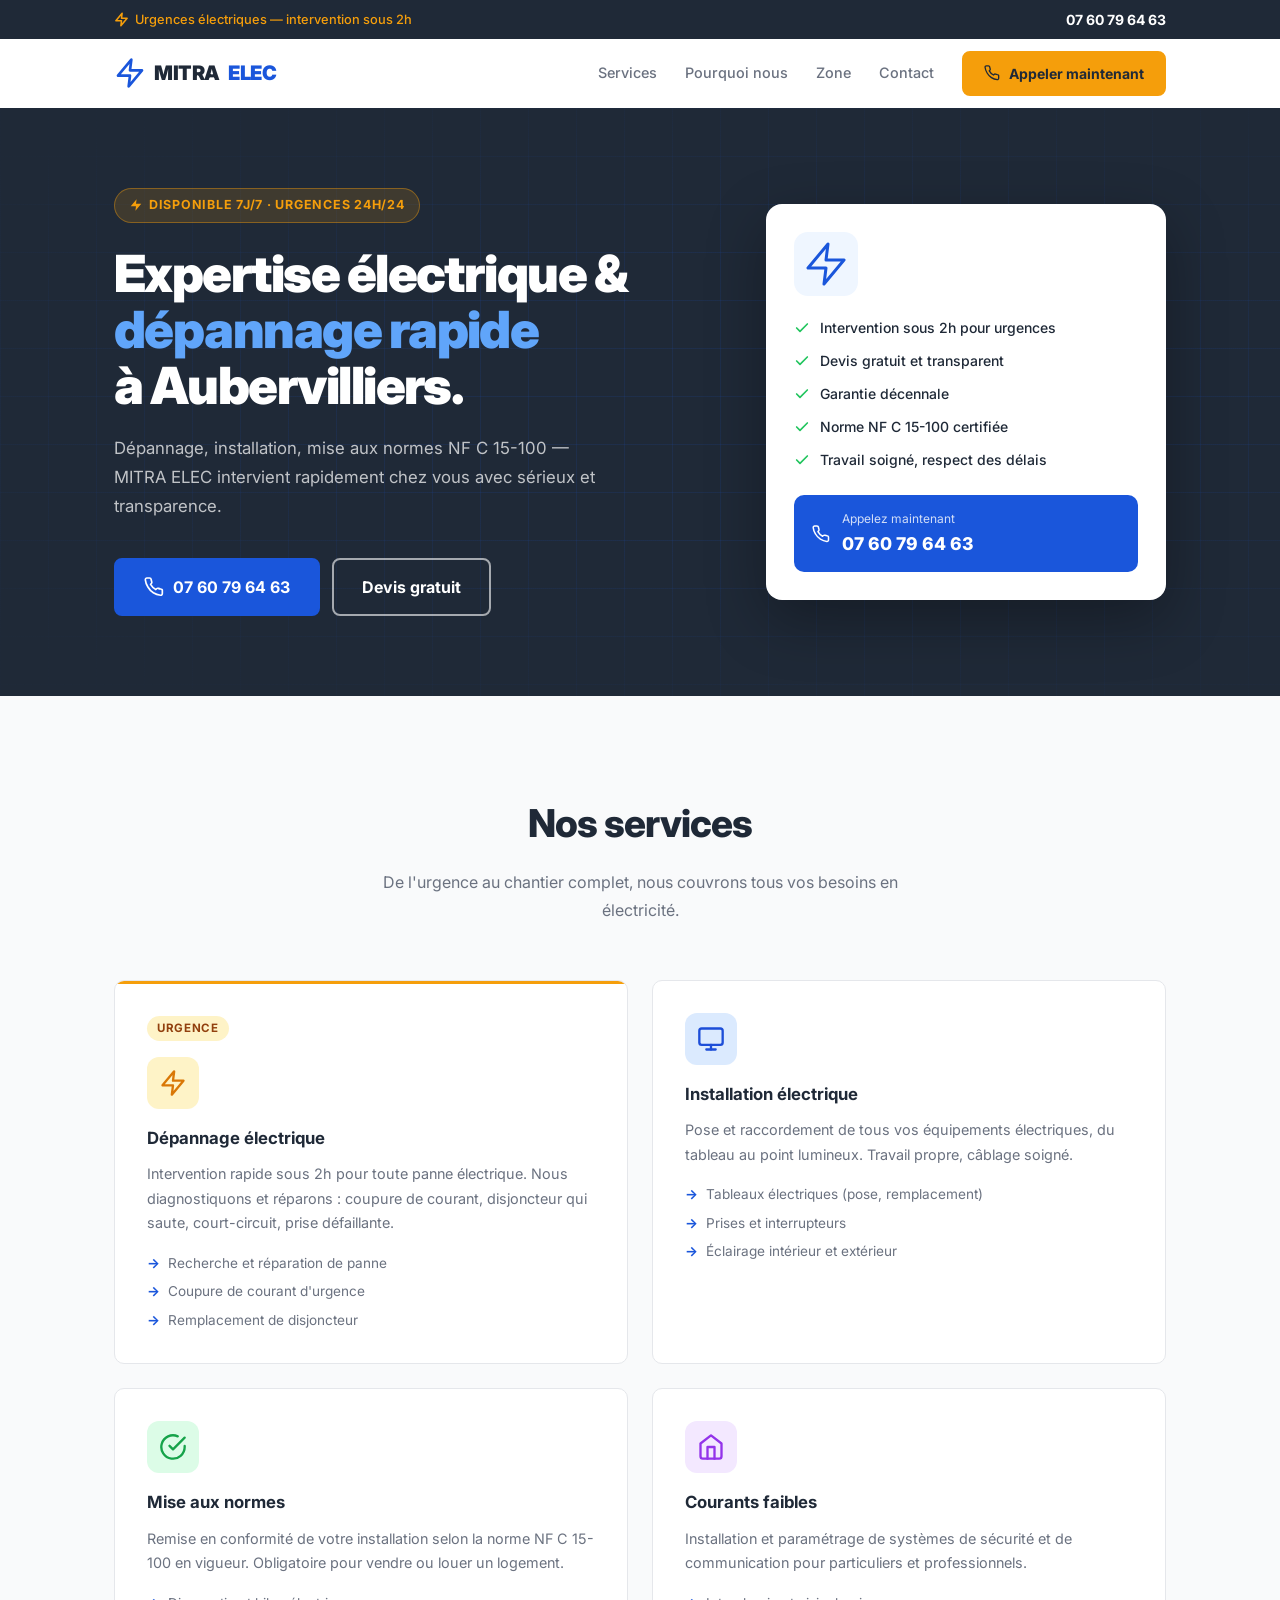
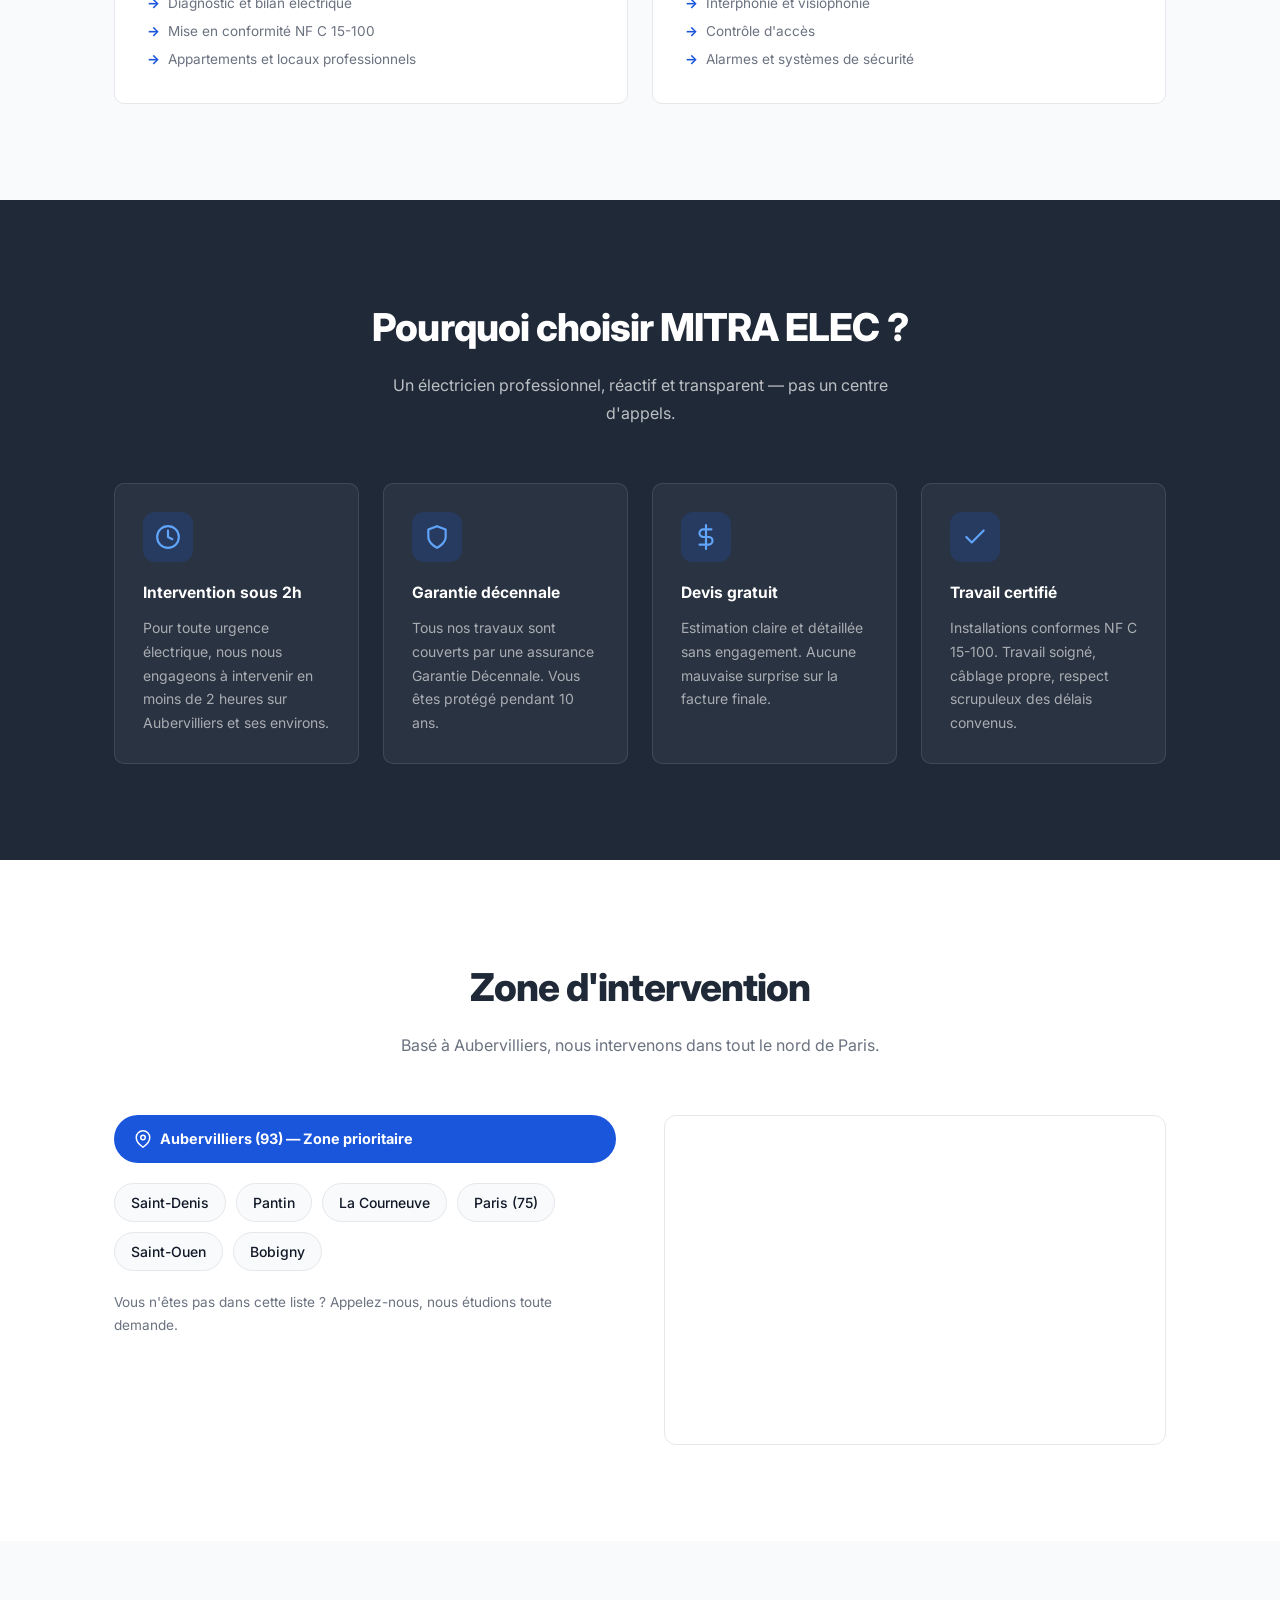
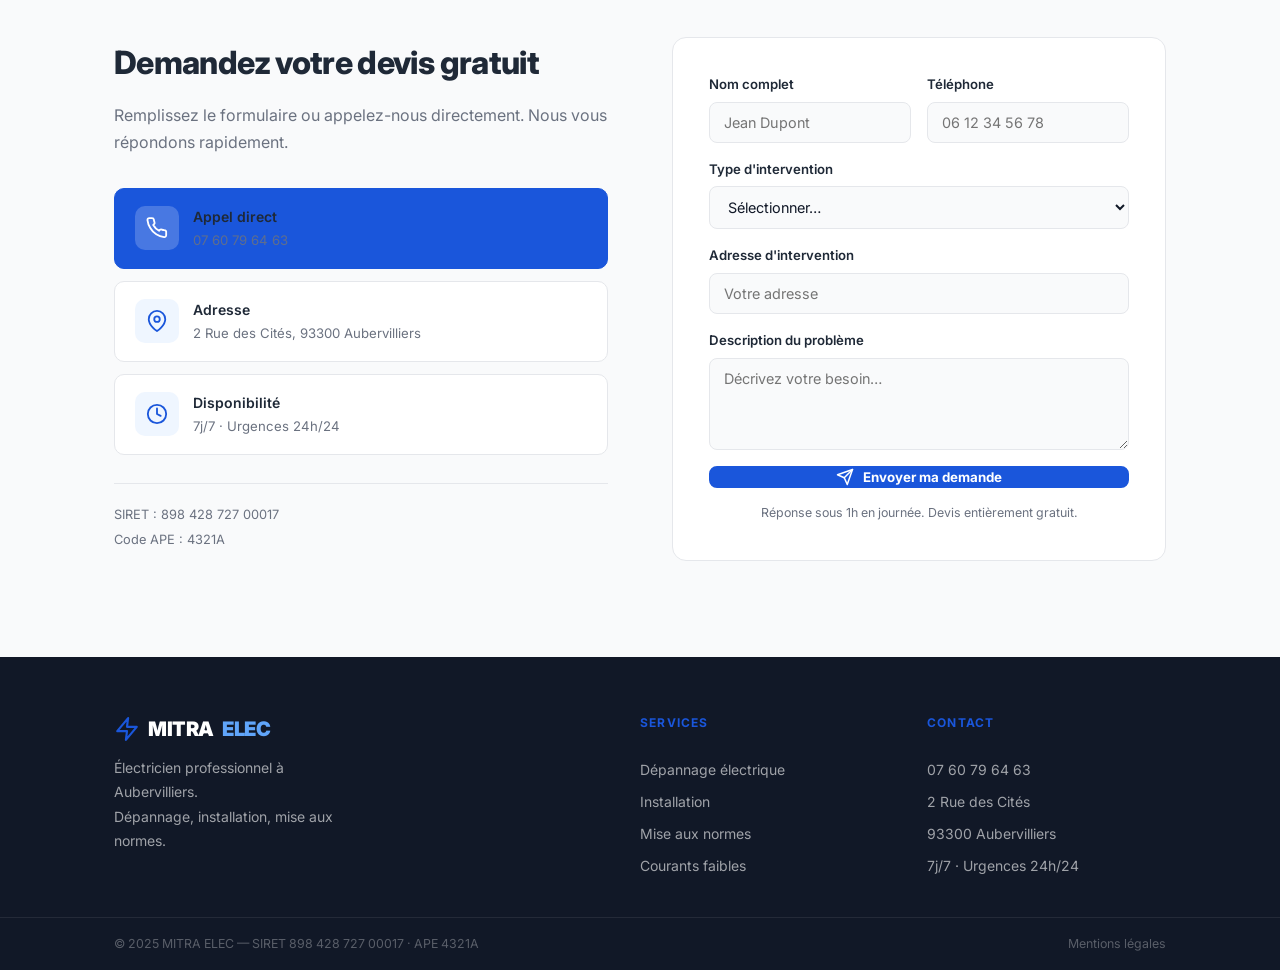
==== index.html @ 6885c2d8 "Replace menuisier with MITRA ELEC electrician showcase site Complete site for MITRA ELEC, electricia" ====
<!DOCTYPE html>
<html lang="fr">
<head>
  <meta charset="UTF-8" />
  <meta name="viewport" content="width=device-width, initial-scale=1.0" />
  <title>MITRA ELEC — Électricien à Aubervilliers · 07 60 79 64 63</title>
  <meta name="description" content="Électricien professionnel à Aubervilliers — dépannage rapide, installation, mise aux normes NF C 15-100. Devis gratuit. ☎ 07 60 79 64 63" />
  <link rel="stylesheet" href="style.css" />
  <link rel="preconnect" href="https://fonts.googleapis.com" />
  <link rel="preconnect" href="https://fonts.gstatic.com" crossorigin />
  <link href="https://fonts.googleapis.com/css2?family=Inter:wght@400;500;600;700;800;900&display=swap" rel="stylesheet" />
</head>
<body>

  <!-- ── BANDEAU URGENCE ── -->
  <div class="topbar">
    <div class="container topbar__inner">
      <span>
        <svg width="15" height="15" viewBox="0 0 24 24" fill="none" stroke="currentColor" stroke-width="2.5" stroke-linecap="round" stroke-linejoin="round"><polygon points="13 2 3 14 12 14 11 22 21 10 12 10 13 2"/></svg>
        Urgences électriques — intervention sous 2h
      </span>
      <a href="tel:+33760796463">07 60 79 64 63</a>
    </div>
  </div>

  <!-- ── NAV ── -->
  <header class="nav" id="nav">
    <div class="container nav__inner">
      <a href="#" class="nav__logo">
        <svg width="32" height="32" viewBox="0 0 24 24" fill="none" stroke="currentColor" stroke-width="2" stroke-linecap="round" stroke-linejoin="round"><polygon points="13 2 3 14 12 14 11 22 21 10 12 10 13 2"/></svg>
        MITRA<span>ELEC</span>
      </a>
      <nav class="nav__links">
        <a href="#services">Services</a>
        <a href="#arguments">Pourquoi nous</a>
        <a href="#zone">Zone</a>
        <a href="#contact">Contact</a>
        <a href="tel:+33760796463" class="btn btn--call">
          <svg width="16" height="16" viewBox="0 0 24 24" fill="none" stroke="currentColor" stroke-width="2" stroke-linecap="round" stroke-linejoin="round"><path d="M22 16.92v3a2 2 0 0 1-2.18 2 19.79 19.79 0 0 1-8.63-3.07A19.5 19.5 0 0 1 4.69 12 19.79 19.79 0 0 1 1.6 3.4 2 2 0 0 1 3.57 1.2h3a2 2 0 0 1 2 1.72c.127.96.361 1.903.7 2.81a2 2 0 0 1-.45 2.11L7.91 8.74a16 16 0 0 0 6.29 6.29l.91-.91a2 2 0 0 1 2.11-.45c.907.339 1.85.573 2.81.7A2 2 0 0 1 22 16.92z"/></svg>
          Appeler maintenant
        </a>
      </nav>
      <button class="nav__burger" aria-label="Menu" onclick="toggleMenu()">
        <span></span><span></span><span></span>
      </button>
    </div>
    <div class="nav__mobile" id="mobileMenu">
      <a href="#services" onclick="toggleMenu()">Services</a>
      <a href="#arguments" onclick="toggleMenu()">Pourquoi nous</a>
      <a href="#zone" onclick="toggleMenu()">Zone</a>
      <a href="#contact" onclick="toggleMenu()">Contact</a>
      <a href="tel:+33760796463" onclick="toggleMenu()" class="mobile-cta">07 60 79 64 63</a>
    </div>
  </header>

  <!-- ── HERO ── -->
  <section class="hero" id="accueil">
    <div class="hero__bg">
      <div class="hero__circuit"></div>
    </div>
    <div class="container hero__inner">
      <div class="hero__content">
        <div class="hero__badge">
          <svg width="14" height="14" viewBox="0 0 24 24" fill="currentColor"><polygon points="13 2 3 14 12 14 11 22 21 10 12 10 13 2"/></svg>
          Disponible 7j/7 · Urgences 24h/24
        </div>
        <h1 class="hero__title">Expertise électrique &<br><span>dépannage rapide</span><br>à Aubervilliers.</h1>
        <p class="hero__sub">Dépannage, installation, mise aux normes NF C 15-100 — MITRA ELEC intervient rapidement chez vous avec sérieux et transparence.</p>
        <div class="hero__cta">
          <a href="tel:+33760796463" class="btn btn--primary btn--lg">
            <svg width="20" height="20" viewBox="0 0 24 24" fill="none" stroke="currentColor" stroke-width="2" stroke-linecap="round" stroke-linejoin="round"><path d="M22 16.92v3a2 2 0 0 1-2.18 2 19.79 19.79 0 0 1-8.63-3.07A19.5 19.5 0 0 1 4.69 12 19.79 19.79 0 0 1 1.6 3.4 2 2 0 0 1 3.57 1.2h3a2 2 0 0 1 2 1.72c.127.96.361 1.903.7 2.81a2 2 0 0 1-.45 2.11L7.91 8.74a16 16 0 0 0 6.29 6.29l.91-.91a2 2 0 0 1 2.11-.45c.907.339 1.85.573 2.81.7A2 2 0 0 1 22 16.92z"/></svg>
            07 60 79 64 63
          </a>
          <a href="#contact" class="btn btn--outline btn--lg">Devis gratuit</a>
        </div>
      </div>
      <div class="hero__card">
        <div class="hero__card-icon">
          <svg width="48" height="48" viewBox="0 0 24 24" fill="none" stroke="currentColor" stroke-width="1.5" stroke-linecap="round" stroke-linejoin="round"><polygon points="13 2 3 14 12 14 11 22 21 10 12 10 13 2"/></svg>
        </div>
        <ul class="hero__card-list">
          <li>
            <svg width="16" height="16" viewBox="0 0 24 24" fill="none" stroke="#22c55e" stroke-width="2.5" stroke-linecap="round" stroke-linejoin="round"><polyline points="20 6 9 17 4 12"/></svg>
            Intervention sous 2h pour urgences
          </li>
          <li>
            <svg width="16" height="16" viewBox="0 0 24 24" fill="none" stroke="#22c55e" stroke-width="2.5" stroke-linecap="round" stroke-linejoin="round"><polyline points="20 6 9 17 4 12"/></svg>
            Devis gratuit et transparent
          </li>
          <li>
            <svg width="16" height="16" viewBox="0 0 24 24" fill="none" stroke="#22c55e" stroke-width="2.5" stroke-linecap="round" stroke-linejoin="round"><polyline points="20 6 9 17 4 12"/></svg>
            Garantie décennale
          </li>
          <li>
            <svg width="16" height="16" viewBox="0 0 24 24" fill="none" stroke="#22c55e" stroke-width="2.5" stroke-linecap="round" stroke-linejoin="round"><polyline points="20 6 9 17 4 12"/></svg>
            Norme NF C 15-100 certifiée
          </li>
          <li>
            <svg width="16" height="16" viewBox="0 0 24 24" fill="none" stroke="#22c55e" stroke-width="2.5" stroke-linecap="round" stroke-linejoin="round"><polyline points="20 6 9 17 4 12"/></svg>
            Travail soigné, respect des délais
          </li>
        </ul>
        <a href="tel:+33760796463" class="hero__card-tel">
          <svg width="18" height="18" viewBox="0 0 24 24" fill="none" stroke="currentColor" stroke-width="2" stroke-linecap="round" stroke-linejoin="round"><path d="M22 16.92v3a2 2 0 0 1-2.18 2 19.79 19.79 0 0 1-8.63-3.07A19.5 19.5 0 0 1 4.69 12 19.79 19.79 0 0 1 1.6 3.4 2 2 0 0 1 3.57 1.2h3a2 2 0 0 1 2 1.72c.127.96.361 1.903.7 2.81a2 2 0 0 1-.45 2.11L7.91 8.74a16 16 0 0 0 6.29 6.29l.91-.91a2 2 0 0 1 2.11-.45c.907.339 1.85.573 2.81.7A2 2 0 0 1 22 16.92z"/></svg>
          <div>
            <span>Appelez maintenant</span>
            <strong>07 60 79 64 63</strong>
          </div>
        </a>
      </div>
    </div>
  </section>

  <!-- ── SERVICES ── -->
  <section class="services" id="services">
    <div class="container">
      <div class="section-header">
        <h2>Nos services</h2>
        <p>De l'urgence au chantier complet, nous couvrons tous vos besoins en électricité.</p>
      </div>
      <div class="services__grid">

        <div class="service-card service-card--urgent">
          <div class="service-card__tag">Urgence</div>
          <div class="service-card__icon" style="background:#fef3c7; color:#d97706">
            <svg width="28" height="28" viewBox="0 0 24 24" fill="none" stroke="currentColor" stroke-width="2" stroke-linecap="round" stroke-linejoin="round"><polygon points="13 2 3 14 12 14 11 22 21 10 12 10 13 2"/></svg>
          </div>
          <h3>Dépannage électrique</h3>
          <p>Intervention rapide sous 2h pour toute panne électrique. Nous diagnostiquons et réparons : coupure de courant, disjoncteur qui saute, court-circuit, prise défaillante.</p>
          <ul>
            <li>Recherche et réparation de panne</li>
            <li>Coupure de courant d'urgence</li>
            <li>Remplacement de disjoncteur</li>
          </ul>
        </div>

        <div class="service-card">
          <div class="service-card__icon" style="background:#dbeafe; color:#1d4ed8">
            <svg width="28" height="28" viewBox="0 0 24 24" fill="none" stroke="currentColor" stroke-width="2" stroke-linecap="round" stroke-linejoin="round"><rect x="2" y="3" width="20" height="14" rx="2" ry="2"/><line x1="8" y1="21" x2="16" y2="21"/><line x1="12" y1="17" x2="12" y2="21"/></svg>
          </div>
          <h3>Installation électrique</h3>
          <p>Pose et raccordement de tous vos équipements électriques, du tableau au point lumineux. Travail propre, câblage soigné.</p>
          <ul>
            <li>Tableaux électriques (pose, remplacement)</li>
            <li>Prises et interrupteurs</li>
            <li>Éclairage intérieur et extérieur</li>
          </ul>
        </div>

        <div class="service-card">
          <div class="service-card__icon" style="background:#dcfce7; color:#16a34a">
            <svg width="28" height="28" viewBox="0 0 24 24" fill="none" stroke="currentColor" stroke-width="2" stroke-linecap="round" stroke-linejoin="round"><path d="M22 11.08V12a10 10 0 1 1-5.93-9.14"/><polyline points="22 4 12 14.01 9 11.01"/></svg>
          </div>
          <h3>Mise aux normes</h3>
          <p>Remise en conformité de votre installation selon la norme NF C 15-100 en vigueur. Obligatoire pour vendre ou louer un logement.</p>
          <ul>
            <li>Diagnostic et bilan électrique</li>
            <li>Mise en conformité NF C 15-100</li>
            <li>Appartements et locaux professionnels</li>
          </ul>
        </div>

        <div class="service-card">
          <div class="service-card__icon" style="background:#f3e8ff; color:#9333ea">
            <svg width="28" height="28" viewBox="0 0 24 24" fill="none" stroke="currentColor" stroke-width="2" stroke-linecap="round" stroke-linejoin="round"><path d="M3 9l9-7 9 7v11a2 2 0 0 1-2 2H5a2 2 0 0 1-2-2z"/><path d="M9 22V12h6v10"/></svg>
          </div>
          <h3>Courants faibles</h3>
          <p>Installation et paramétrage de systèmes de sécurité et de communication pour particuliers et professionnels.</p>
          <ul>
            <li>Interphonie et visiophonie</li>
            <li>Contrôle d'accès</li>
            <li>Alarmes et systèmes de sécurité</li>
          </ul>
        </div>

      </div>
    </div>
  </section>

  <!-- ── ARGUMENTS ── -->
  <section class="arguments" id="arguments">
    <div class="container">
      <div class="section-header section-header--light">
        <h2>Pourquoi choisir MITRA ELEC ?</h2>
        <p>Un électricien professionnel, réactif et transparent — pas un centre d'appels.</p>
      </div>
      <div class="args__grid">
        <div class="arg-card">
          <div class="arg-card__icon">
            <svg width="26" height="26" viewBox="0 0 24 24" fill="none" stroke="currentColor" stroke-width="2" stroke-linecap="round" stroke-linejoin="round"><circle cx="12" cy="12" r="10"/><polyline points="12 6 12 12 16 14"/></svg>
          </div>
          <h3>Intervention sous 2h</h3>
          <p>Pour toute urgence électrique, nous nous engageons à intervenir en moins de 2 heures sur Aubervilliers et ses environs.</p>
        </div>
        <div class="arg-card">
          <div class="arg-card__icon">
            <svg width="26" height="26" viewBox="0 0 24 24" fill="none" stroke="currentColor" stroke-width="2" stroke-linecap="round" stroke-linejoin="round"><path d="M12 22s8-4 8-10V5l-8-3-8 3v7c0 6 8 10 8 10z"/></svg>
          </div>
          <h3>Garantie décennale</h3>
          <p>Tous nos travaux sont couverts par une assurance Garantie Décennale. Vous êtes protégé pendant 10 ans.</p>
        </div>
        <div class="arg-card">
          <div class="arg-card__icon">
            <svg width="26" height="26" viewBox="0 0 24 24" fill="none" stroke="currentColor" stroke-width="2" stroke-linecap="round" stroke-linejoin="round"><line x1="12" y1="1" x2="12" y2="23"/><path d="M17 5H9.5a3.5 3.5 0 0 0 0 7h5a3.5 3.5 0 0 1 0 7H6"/></svg>
          </div>
          <h3>Devis gratuit</h3>
          <p>Estimation claire et détaillée sans engagement. Aucune mauvaise surprise sur la facture finale.</p>
        </div>
        <div class="arg-card">
          <div class="arg-card__icon">
            <svg width="26" height="26" viewBox="0 0 24 24" fill="none" stroke="currentColor" stroke-width="2" stroke-linecap="round" stroke-linejoin="round"><polyline points="20 6 9 17 4 12"/></svg>
          </div>
          <h3>Travail certifié</h3>
          <p>Installations conformes NF C 15-100. Travail soigné, câblage propre, respect scrupuleux des délais convenus.</p>
        </div>
      </div>
    </div>
  </section>

  <!-- ── ZONE ── -->
  <section class="zone" id="zone">
    <div class="container">
      <div class="section-header">
        <h2>Zone d'intervention</h2>
        <p>Basé à Aubervilliers, nous intervenons dans tout le nord de Paris.</p>
      </div>
      <div class="zone__inner">
        <div class="zone__tags-wrap">
          <div class="zone__main">
            <svg width="18" height="18" viewBox="0 0 24 24" fill="none" stroke="currentColor" stroke-width="2" stroke-linecap="round" stroke-linejoin="round"><path d="M21 10c0 7-9 13-9 13s-9-6-9-13a9 9 0 0 1 18 0z"/><circle cx="12" cy="10" r="3"/></svg>
            Aubervilliers (93) — Zone prioritaire
          </div>
          <div class="zone__tags">
            <span>Saint-Denis</span>
            <span>Pantin</span>
            <span>La Courneuve</span>
            <span>Paris (75)</span>
            <span>Saint-Ouen</span>
            <span>Bobigny</span>
          </div>
          <p class="zone__note">Vous n'êtes pas dans cette liste ? Appelez-nous, nous étudions toute demande.</p>
        </div>
        <div class="zone__map">
          <iframe
            title="MITRA ELEC — 2 Rue des Cités, Aubervilliers"
            src="https://maps.google.com/maps?q=2+Rue+des+Cit%C3%A9s%2C+93300+Aubervilliers&output=embed&hl=fr&z=15"
            width="100%"
            height="320"
            style="border:0; border-radius:12px"
            allowfullscreen
            loading="lazy"
            referrerpolicy="no-referrer-when-downgrade">
          </iframe>
        </div>
      </div>
    </div>
  </section>

  <!-- ── CONTACT ── -->
  <section class="contact" id="contact">
    <div class="container contact__inner">

      <div class="contact__info">
        <h2>Demandez votre devis gratuit</h2>
        <p>Remplissez le formulaire ou appelez-nous directement. Nous vous répondons rapidement.</p>

        <div class="contact__cards">
          <a href="tel:+33760796463" class="contact__card contact__card--highlight">
            <div class="contact__card-icon">
              <svg width="22" height="22" viewBox="0 0 24 24" fill="none" stroke="currentColor" stroke-width="2" stroke-linecap="round" stroke-linejoin="round"><path d="M22 16.92v3a2 2 0 0 1-2.18 2 19.79 19.79 0 0 1-8.63-3.07A19.5 19.5 0 0 1 4.69 12 19.79 19.79 0 0 1 1.6 3.4 2 2 0 0 1 3.57 1.2h3a2 2 0 0 1 2 1.72c.127.96.361 1.903.7 2.81a2 2 0 0 1-.45 2.11L7.91 8.74a16 16 0 0 0 6.29 6.29l.91-.91a2 2 0 0 1 2.11-.45c.907.339 1.85.573 2.81.7A2 2 0 0 1 22 16.92z"/></svg>
            </div>
            <div>
              <strong>Appel direct</strong>
              <span>07 60 79 64 63</span>
            </div>
          </a>
          <div class="contact__card">
            <div class="contact__card-icon">
              <svg width="22" height="22" viewBox="0 0 24 24" fill="none" stroke="currentColor" stroke-width="2" stroke-linecap="round" stroke-linejoin="round"><path d="M21 10c0 7-9 13-9 13s-9-6-9-13a9 9 0 0 1 18 0z"/><circle cx="12" cy="10" r="3"/></svg>
            </div>
            <div>
              <strong>Adresse</strong>
              <span>2 Rue des Cités, 93300 Aubervilliers</span>
            </div>
          </div>
          <div class="contact__card">
            <div class="contact__card-icon">
              <svg width="22" height="22" viewBox="0 0 24 24" fill="none" stroke="currentColor" stroke-width="2" stroke-linecap="round" stroke-linejoin="round"><circle cx="12" cy="12" r="10"/><polyline points="12 6 12 12 16 14"/></svg>
            </div>
            <div>
              <strong>Disponibilité</strong>
              <span>7j/7 · Urgences 24h/24</span>
            </div>
          </div>
        </div>

        <div class="contact__legal">
          <p>SIRET : 898 428 727 00017</p>
          <p>Code APE : 4321A</p>
        </div>
      </div>

      <form class="contact__form" onsubmit="handleSubmit(event)">
        <div class="form-row">
          <div class="form-group">
            <label for="name">Nom complet</label>
            <input type="text" id="name" name="name" placeholder="Jean Dupont" required />
          </div>
          <div class="form-group">
            <label for="phone">Téléphone</label>
            <input type="tel" id="phone" name="phone" placeholder="06 12 34 56 78" required />
          </div>
        </div>
        <div class="form-group">
          <label for="service">Type d'intervention</label>
          <select id="service" name="service" required>
            <option value="">Sélectionner…</option>
            <option>Dépannage / Urgence</option>
            <option>Installation électrique</option>
            <option>Tableau électrique</option>
            <option>Mise aux normes NF C 15-100</option>
            <option>Éclairage intérieur / extérieur</option>
            <option>Interphonie / Contrôle d'accès</option>
            <option>Alarme</option>
            <option>Autre</option>
          </select>
        </div>
        <div class="form-group">
          <label for="adresse">Adresse d'intervention</label>
          <input type="text" id="adresse" name="adresse" placeholder="Votre adresse" />
        </div>
        <div class="form-group">
          <label for="message">Description du problème</label>
          <textarea id="message" name="message" rows="4" placeholder="Décrivez votre besoin…"></textarea>
        </div>
        <button type="submit" class="btn btn--primary btn--full">
          <svg width="18" height="18" viewBox="0 0 24 24" fill="none" stroke="currentColor" stroke-width="2" stroke-linecap="round" stroke-linejoin="round"><line x1="22" y1="2" x2="11" y2="13"/><polygon points="22 2 15 22 11 13 2 9 22 2"/></svg>
          Envoyer ma demande
        </button>
        <p class="form-note">Réponse sous 1h en journée. Devis entièrement gratuit.</p>
        <div class="form-success" id="formSuccess">
          <svg width="18" height="18" viewBox="0 0 24 24" fill="none" stroke="currentColor" stroke-width="2.5" stroke-linecap="round" stroke-linejoin="round"><polyline points="20 6 9 17 4 12"/></svg>
          Demande envoyée ! Nous vous contactons rapidement.
        </div>
      </form>

    </div>
  </section>

  <!-- ── FOOTER ── -->
  <footer class="footer">
    <div class="container footer__inner">
      <div class="footer__brand">
        <a href="#" class="nav__logo footer__logo">
          <svg width="26" height="26" viewBox="0 0 24 24" fill="none" stroke="currentColor" stroke-width="2" stroke-linecap="round" stroke-linejoin="round"><polygon points="13 2 3 14 12 14 11 22 21 10 12 10 13 2"/></svg>
          MITRA<span>ELEC</span>
        </a>
        <p>Électricien professionnel à Aubervilliers.<br>Dépannage, installation, mise aux normes.</p>
      </div>
      <div class="footer__col">
        <h4>Services</h4>
        <a href="#services">Dépannage électrique</a>
        <a href="#services">Installation</a>
        <a href="#services">Mise aux normes</a>
        <a href="#services">Courants faibles</a>
      </div>
      <div class="footer__col">
        <h4>Contact</h4>
        <a href="tel:+33760796463">07 60 79 64 63</a>
        <span>2 Rue des Cités</span>
        <span>93300 Aubervilliers</span>
        <span>7j/7 · Urgences 24h/24</span>
      </div>
    </div>
    <div class="footer__bottom">
      <div class="container footer__bottom-inner">
        <span>© 2025 MITRA ELEC — SIRET 898 428 727 00017 · APE 4321A</span>
        <span>Mentions légales</span>
      </div>
    </div>
  </footer>

  <script>
    function toggleMenu() {
      document.getElementById('mobileMenu').classList.toggle('open');
    }
    document.addEventListener('click', e => {
      const menu = document.getElementById('mobileMenu');
      if (!menu.contains(e.target) && !e.target.closest('.nav__burger')) {
        menu.classList.remove('open');
      }
    });

    window.addEventListener('scroll', () => {
      document.getElementById('nav').classList.toggle('scrolled', window.scrollY > 50);
    });

    document.querySelectorAll('a[href^="#"]').forEach(a => {
      a.addEventListener('click', e => {
        const t = document.querySelector(a.getAttribute('href'));
        if (t) { e.preventDefault(); t.scrollIntoView({ behavior: 'smooth' }); }
      });
    });

    const observer = new IntersectionObserver(entries => {
      entries.forEach(e => { if (e.isIntersecting) e.target.classList.add('visible'); });
    }, { threshold: 0.1 });
    document.querySelectorAll('.service-card, .arg-card, .contact__card').forEach(el => observer.observe(el));

    function handleSubmit(e) {
      e.preventDefault();
      const btn = e.target.querySelector('button[type="submit"]');
      btn.disabled = true;
      btn.innerHTML = 'Envoi en cours…';
      setTimeout(() => {
        document.getElementById('formSuccess').style.display = 'flex';
        e.target.reset();
        btn.disabled = false;
        btn.innerHTML = '<svg width="18" height="18" viewBox="0 0 24 24" fill="none" stroke="currentColor" stroke-width="2" stroke-linecap="round" stroke-linejoin="round"><line x1="22" y1="2" x2="11" y2="13"/><polygon points="22 2 15 22 11 13 2 9 22 2"/></svg> Envoyer ma demande';
      }, 900);
    }
  </script>
</body>
</html>
---- style.css ----
/* ── RESET & VARIABLES ── */
*, *::before, *::after { box-sizing: border-box; margin: 0; padding: 0; }

:root {
  --blue:     #1a56db;
  --blue-dk:  #0f3a9c;
  --blue-lt:  #eff6ff;
  --blue-mid: #1e40af;
  --anthra:   #1f2937;
  --anthra-lt:#374151;
  --text:     #111827;
  --muted:    #6b7280;
  --border:   #e5e7eb;
  --bg:       #f9fafb;
  --white:    #ffffff;
  --amber:    #f59e0b;
  --radius:   10px;
  --shadow:   0 1px 4px rgba(0,0,0,.08), 0 6px 20px rgba(0,0,0,.06);
}

html { scroll-behavior: smooth; }
body {
  font-family: 'Inter', system-ui, sans-serif;
  color: var(--text);
  background: var(--white);
  line-height: 1.65;
  -webkit-font-smoothing: antialiased;
}
a { text-decoration: none; color: inherit; }
ul { list-style: none; }
.container { max-width: 1100px; margin: 0 auto; padding: 0 24px; }

/* ── SECTION HEADER ── */
.section-header { text-align: center; margin-bottom: 56px; }
.section-header h2 {
  font-size: clamp(1.8rem, 3vw, 2.4rem);
  font-weight: 800;
  color: var(--anthra);
  letter-spacing: -.025em;
  margin-bottom: 12px;
}
.section-header p { color: var(--muted); font-size: 1rem; max-width: 520px; margin: 0 auto; line-height: 1.75; }
.section-header--light h2 { color: var(--white); }
.section-header--light p  { color: rgba(255,255,255,.7); }

/* ── BUTTONS ── */
.btn {
  display: inline-flex; align-items: center; gap: 9px;
  font-family: inherit; font-weight: 700;
  border-radius: 8px; border: 2px solid transparent;
  cursor: pointer; transition: all .18s ease; white-space: nowrap;
}
.btn--lg  { padding: 14px 28px; font-size: 1rem; }
.btn--sm  { padding: 9px 18px;  font-size: .875rem; }
.btn--full { width: 100%; justify-content: center; }

.btn--primary { background: var(--blue); color: var(--white); border-color: var(--blue); }
.btn--primary:hover { background: var(--blue-dk); border-color: var(--blue-dk); transform: translateY(-1px); box-shadow: 0 4px 16px rgba(26,86,219,.35); }

.btn--outline { background: transparent; color: var(--white); border-color: rgba(255,255,255,.6); }
.btn--outline:hover { background: rgba(255,255,255,.1); border-color: var(--white); }

.btn--call {
  background: var(--amber); color: var(--anthra); border-color: var(--amber);
  padding: 9px 20px; font-size: .875rem; border-radius: 8px;
}
.btn--call:hover { background: #d97706; border-color: #d97706; }

/* ── TOPBAR ── */
.topbar {
  background: var(--anthra);
  color: rgba(255,255,255,.85);
  font-size: .8rem;
  font-weight: 500;
  padding: 8px 0;
}
.topbar__inner {
  display: flex; justify-content: space-between; align-items: center;
}
.topbar__inner span {
  display: flex; align-items: center; gap: 6px;
  color: var(--amber);
}
.topbar__inner a {
  color: var(--white); font-weight: 700; font-size: .875rem;
  transition: color .15s;
}
.topbar__inner a:hover { color: var(--amber); }

/* ── NAV ── */
.nav {
  position: sticky; top: 0; z-index: 100;
  background: rgba(255,255,255,.96);
  backdrop-filter: blur(10px);
  border-bottom: 1px solid transparent;
  transition: border-color .2s, box-shadow .2s;
}
.nav.scrolled { border-color: var(--border); box-shadow: 0 2px 16px rgba(0,0,0,.07); }
.nav__inner { display: flex; align-items: center; justify-content: space-between; height: 68px; }

.nav__logo {
  display: flex; align-items: center; gap: 8px;
  font-size: 1.25rem; font-weight: 900; letter-spacing: -.02em;
  color: var(--anthra);
}
.nav__logo svg { color: var(--blue); }
.nav__logo span { color: var(--blue); }

.nav__links { display: flex; align-items: center; gap: 28px; }
.nav__links > a:not(.btn) {
  font-size: .9rem; font-weight: 500; color: var(--muted); transition: color .15s;
}
.nav__links > a:not(.btn):hover { color: var(--text); }

.nav__burger { display: none; flex-direction: column; gap: 5px; background: none; border: none; cursor: pointer; padding: 4px; }
.nav__burger span { display: block; width: 22px; height: 2px; background: var(--anthra); border-radius: 2px; }

.nav__mobile {
  display: none; flex-direction: column;
  padding: 12px 24px 20px; border-top: 1px solid var(--border); background: var(--white);
}
.nav__mobile a { padding: 12px 0; font-weight: 500; color: var(--muted); border-bottom: 1px solid var(--border); }
.nav__mobile .mobile-cta { color: var(--blue); font-weight: 700; border: none; font-size: 1.1rem; }
.nav__mobile.open { display: flex; }

@media (max-width: 720px) {
  .nav__links { display: none; }
  .nav__burger { display: flex; }
}

/* ── HERO ── */
.hero {
  position: relative;
  background: var(--anthra);
  overflow: hidden;
  padding: 80px 0 80px;
}

/* Grille circuit imprimé décorative */
.hero__bg {
  position: absolute; inset: 0; z-index: 0;
}
.hero__circuit {
  position: absolute; inset: 0;
  background-image:
    linear-gradient(rgba(26,86,219,.12) 1px, transparent 1px),
    linear-gradient(90deg, rgba(26,86,219,.12) 1px, transparent 1px);
  background-size: 48px 48px;
}
.hero__circuit::before {
  content: '';
  position: absolute; inset: 0;
  background: radial-gradient(ellipse 80% 60% at 60% 50%, transparent 40%, rgba(31,41,55,.95) 100%);
}

.hero__inner {
  position: relative; z-index: 1;
  display: grid; grid-template-columns: 1fr 400px;
  gap: 48px; align-items: center;
}

.hero__badge {
  display: inline-flex; align-items: center; gap: 6px;
  background: rgba(245,158,11,.15); border: 1px solid rgba(245,158,11,.4);
  color: var(--amber); font-size: .78rem; font-weight: 700;
  letter-spacing: .06em; text-transform: uppercase;
  padding: 6px 14px; border-radius: 100px; margin-bottom: 22px;
}

.hero__title {
  font-size: clamp(2rem, 4.5vw, 3.2rem);
  font-weight: 900; line-height: 1.1;
  letter-spacing: -.03em; color: var(--white);
  margin-bottom: 20px;
}
.hero__title span { color: #60a5fa; }

.hero__sub {
  font-size: 1.05rem; color: rgba(255,255,255,.72);
  max-width: 500px; margin-bottom: 36px; line-height: 1.75;
}

.hero__cta { display: flex; flex-wrap: wrap; gap: 12px; }

/* Card flottante */
.hero__card {
  background: var(--white); border-radius: 16px;
  padding: 28px; box-shadow: 0 20px 60px rgba(0,0,0,.3);
}
.hero__card-icon {
  width: 64px; height: 64px; border-radius: 14px;
  background: var(--blue-lt); color: var(--blue);
  display: flex; align-items: center; justify-content: center;
  margin-bottom: 20px;
}
.hero__card-list { display: flex; flex-direction: column; gap: 10px; margin-bottom: 24px; }
.hero__card-list li {
  display: flex; align-items: center; gap: 10px;
  font-size: .875rem; font-weight: 500; color: var(--anthra);
}
.hero__card-tel {
  display: flex; align-items: center; gap: 12px;
  background: var(--blue); color: var(--white);
  padding: 14px 18px; border-radius: 10px;
  transition: background .15s, transform .15s;
}
.hero__card-tel:hover { background: var(--blue-dk); transform: translateY(-1px); }
.hero__card-tel div { display: flex; flex-direction: column; }
.hero__card-tel span { font-size: .75rem; opacity: .8; }
.hero__card-tel strong { font-size: 1.1rem; font-weight: 800; }

@media (max-width: 860px) {
  .hero__inner { grid-template-columns: 1fr; }
  .hero__card { max-width: 440px; }
}
@media (max-width: 500px) { .hero { padding: 60px 0 60px; } }

/* ── SERVICES ── */
.services { padding: 96px 0; background: var(--bg); }
.services__grid {
  display: grid;
  grid-template-columns: repeat(2, 1fr);
  gap: 24px;
}

.service-card {
  background: var(--white); border: 1px solid var(--border);
  border-radius: var(--radius); padding: 32px;
  position: relative; overflow: hidden;
  opacity: 0; transform: translateY(18px);
  transition: opacity .45s, transform .45s, box-shadow .2s;
}
.service-card.visible { opacity: 1; transform: none; }
.service-card:hover { box-shadow: var(--shadow); }
.service-card::before {
  content: ''; position: absolute; top: 0; left: 0;
  width: 100%; height: 3px; background: var(--blue); opacity: 0;
  transition: opacity .2s;
}
.service-card:hover::before { opacity: 1; }
.service-card--urgent::before { opacity: 1; background: var(--amber); }

.service-card__tag {
  display: inline-flex; align-items: center;
  background: #fef3c7; color: #92400e;
  font-size: .72rem; font-weight: 700; letter-spacing: .06em;
  text-transform: uppercase; padding: 3px 10px;
  border-radius: 100px; margin-bottom: 16px;
}

.service-card__icon {
  width: 52px; height: 52px; border-radius: 12px;
  display: flex; align-items: center; justify-content: center;
  margin-bottom: 16px;
}
.service-card h3 { font-size: 1.05rem; font-weight: 700; color: var(--anthra); margin-bottom: 10px; }
.service-card > p { font-size: .9rem; color: var(--muted); line-height: 1.7; margin-bottom: 16px; }
.service-card ul { display: flex; flex-direction: column; gap: 6px; }
.service-card ul li {
  font-size: .85rem; color: var(--muted);
  display: flex; align-items: flex-start; gap: 8px;
}
.service-card ul li::before { content: '→'; color: var(--blue); font-weight: 700; flex-shrink: 0; }

@media (max-width: 640px) { .services__grid { grid-template-columns: 1fr; } }

/* ── ARGUMENTS ── */
.arguments { padding: 96px 0; background: var(--anthra); }
.args__grid {
  display: grid;
  grid-template-columns: repeat(4, 1fr);
  gap: 24px;
}
.arg-card {
  background: rgba(255,255,255,.05); border: 1px solid rgba(255,255,255,.1);
  border-radius: var(--radius); padding: 28px;
  transition: background .2s, border-color .2s;
}
.arg-card:hover { background: rgba(255,255,255,.09); border-color: rgba(26,86,219,.5); }
.arg-card__icon {
  width: 50px; height: 50px; border-radius: 12px;
  background: rgba(26,86,219,.2); color: #60a5fa;
  display: flex; align-items: center; justify-content: center;
  margin-bottom: 18px;
}
.arg-card h3 { font-size: .975rem; font-weight: 700; color: var(--white); margin-bottom: 10px; }
.arg-card p  { font-size: .875rem; color: rgba(255,255,255,.6); line-height: 1.7; }

@media (max-width: 820px) { .args__grid { grid-template-columns: 1fr 1fr; gap: 16px; } }
@media (max-width: 480px) { .args__grid { grid-template-columns: 1fr; } }

/* ── ZONE ── */
.zone { padding: 96px 0; background: var(--white); }
.zone__inner {
  display: grid; grid-template-columns: 1fr 1fr;
  gap: 48px; align-items: start;
}
.zone__main {
  display: flex; align-items: center; gap: 8px;
  background: var(--blue); color: var(--white);
  padding: 12px 20px; border-radius: 100px;
  font-weight: 700; font-size: .9rem;
  margin-bottom: 20px;
}
.zone__tags {
  display: flex; flex-wrap: wrap; gap: 10px;
  margin-bottom: 20px;
}
.zone__tags span {
  background: var(--bg); border: 1px solid var(--border);
  border-radius: 100px; padding: 7px 16px;
  font-size: .875rem; font-weight: 500;
}
.zone__note { font-size: .85rem; color: var(--muted); }

.zone__map { border-radius: 12px; overflow: hidden; border: 1px solid var(--border); }

@media (max-width: 740px) { .zone__inner { grid-template-columns: 1fr; } }

/* ── CONTACT ── */
.contact { padding: 96px 0; background: var(--bg); }
.contact__inner { display: grid; grid-template-columns: 1fr 1fr; gap: 64px; align-items: start; }

.contact__info h2 {
  font-size: clamp(1.6rem, 3vw, 2rem); font-weight: 800;
  color: var(--anthra); margin-bottom: 12px; letter-spacing: -.02em;
}
.contact__info > p { color: var(--muted); margin-bottom: 32px; line-height: 1.7; }

.contact__cards { display: flex; flex-direction: column; gap: 12px; margin-bottom: 28px; }
.contact__card {
  display: flex; align-items: center; gap: 14px;
  padding: 16px 20px; border: 1px solid var(--border);
  border-radius: var(--radius); background: var(--white);
  opacity: 0; transform: translateX(-12px);
  transition: opacity .4s, transform .4s, border-color .15s;
}
.contact__card.visible { opacity: 1; transform: none; }
a.contact__card:hover { border-color: var(--blue); }
.contact__card--highlight { background: var(--blue); border-color: var(--blue); color: var(--white); }
.contact__card--highlight .contact__card-icon { background: rgba(255,255,255,.2); color: var(--white); }
.contact__card--highlight strong, .contact__card--highlight span { color: var(--white); }
.contact__card--highlight span { opacity: .85; }

.contact__card-icon {
  width: 44px; height: 44px; border-radius: 10px;
  background: var(--blue-lt); color: var(--blue);
  display: flex; align-items: center; justify-content: center; flex-shrink: 0;
}
.contact__card > div:last-child { display: flex; flex-direction: column; }
.contact__card strong { font-size: .875rem; font-weight: 600; color: var(--anthra); }
.contact__card span   { font-size: .825rem; color: var(--muted); margin-top: 2px; }

.contact__legal { font-size: .8rem; color: var(--muted); border-top: 1px solid var(--border); padding-top: 20px; }
.contact__legal p { margin-bottom: 4px; }

/* Form */
.contact__form { background: var(--white); border: 1px solid var(--border); border-radius: 14px; padding: 36px; }
.form-row { display: grid; grid-template-columns: 1fr 1fr; gap: 16px; }
.form-group { display: flex; flex-direction: column; gap: 6px; margin-bottom: 16px; }
.form-group label { font-size: .825rem; font-weight: 600; color: var(--anthra); }
.form-group input,
.form-group select,
.form-group textarea {
  font-family: inherit; font-size: .9rem; color: var(--text);
  background: var(--bg); border: 1px solid var(--border);
  border-radius: 8px; padding: 11px 14px; outline: none; width: 100%;
  transition: border-color .15s, box-shadow .15s;
}
.form-group input:focus,
.form-group select:focus,
.form-group textarea:focus {
  border-color: var(--blue);
  box-shadow: 0 0 0 3px rgba(26,86,219,.12);
  background: var(--white);
}
.form-group textarea { resize: vertical; }

.form-note { font-size: .775rem; color: var(--muted); text-align: center; margin-top: 10px; }
.form-success {
  display: none; align-items: center; gap: 10px;
  background: #dcfce7; color: #166534; border: 1px solid #bbf7d0;
  border-radius: 8px; padding: 12px 16px;
  font-size: .875rem; font-weight: 500; margin-top: 14px;
}

@media (max-width: 820px) { .contact__inner { grid-template-columns: 1fr; gap: 40px; } .form-row { grid-template-columns: 1fr; } }

/* ── FOOTER ── */
.footer { background: #111827; color: rgba(255,255,255,.6); }
.footer__inner {
  display: grid; grid-template-columns: 2fr 1fr 1fr;
  gap: 48px; padding: 56px 24px 40px;
}
.footer__logo { color: var(--white) !important; }
.footer__logo span { color: #60a5fa !important; }
.footer__brand p { font-size: .875rem; line-height: 1.75; margin-top: 10px; max-width: 240px; }

.footer__col h4 {
  font-size: .75rem; font-weight: 700; letter-spacing: .1em;
  text-transform: uppercase; color: var(--blue); margin-bottom: 16px;
}
.footer__col { display: flex; flex-direction: column; gap: 9px; }
.footer__col a, .footer__col span { font-size: .875rem; }
.footer__col a:hover { color: var(--white); }

.footer__bottom { border-top: 1px solid rgba(255,255,255,.08); padding: 16px 24px; }
.footer__bottom-inner {
  display: flex; justify-content: space-between; flex-wrap: wrap;
  gap: 8px; font-size: .775rem; color: rgba(255,255,255,.3);
}

@media (max-width: 700px) { .footer__inner { grid-template-columns: 1fr; gap: 32px; padding: 40px 24px 28px; } }
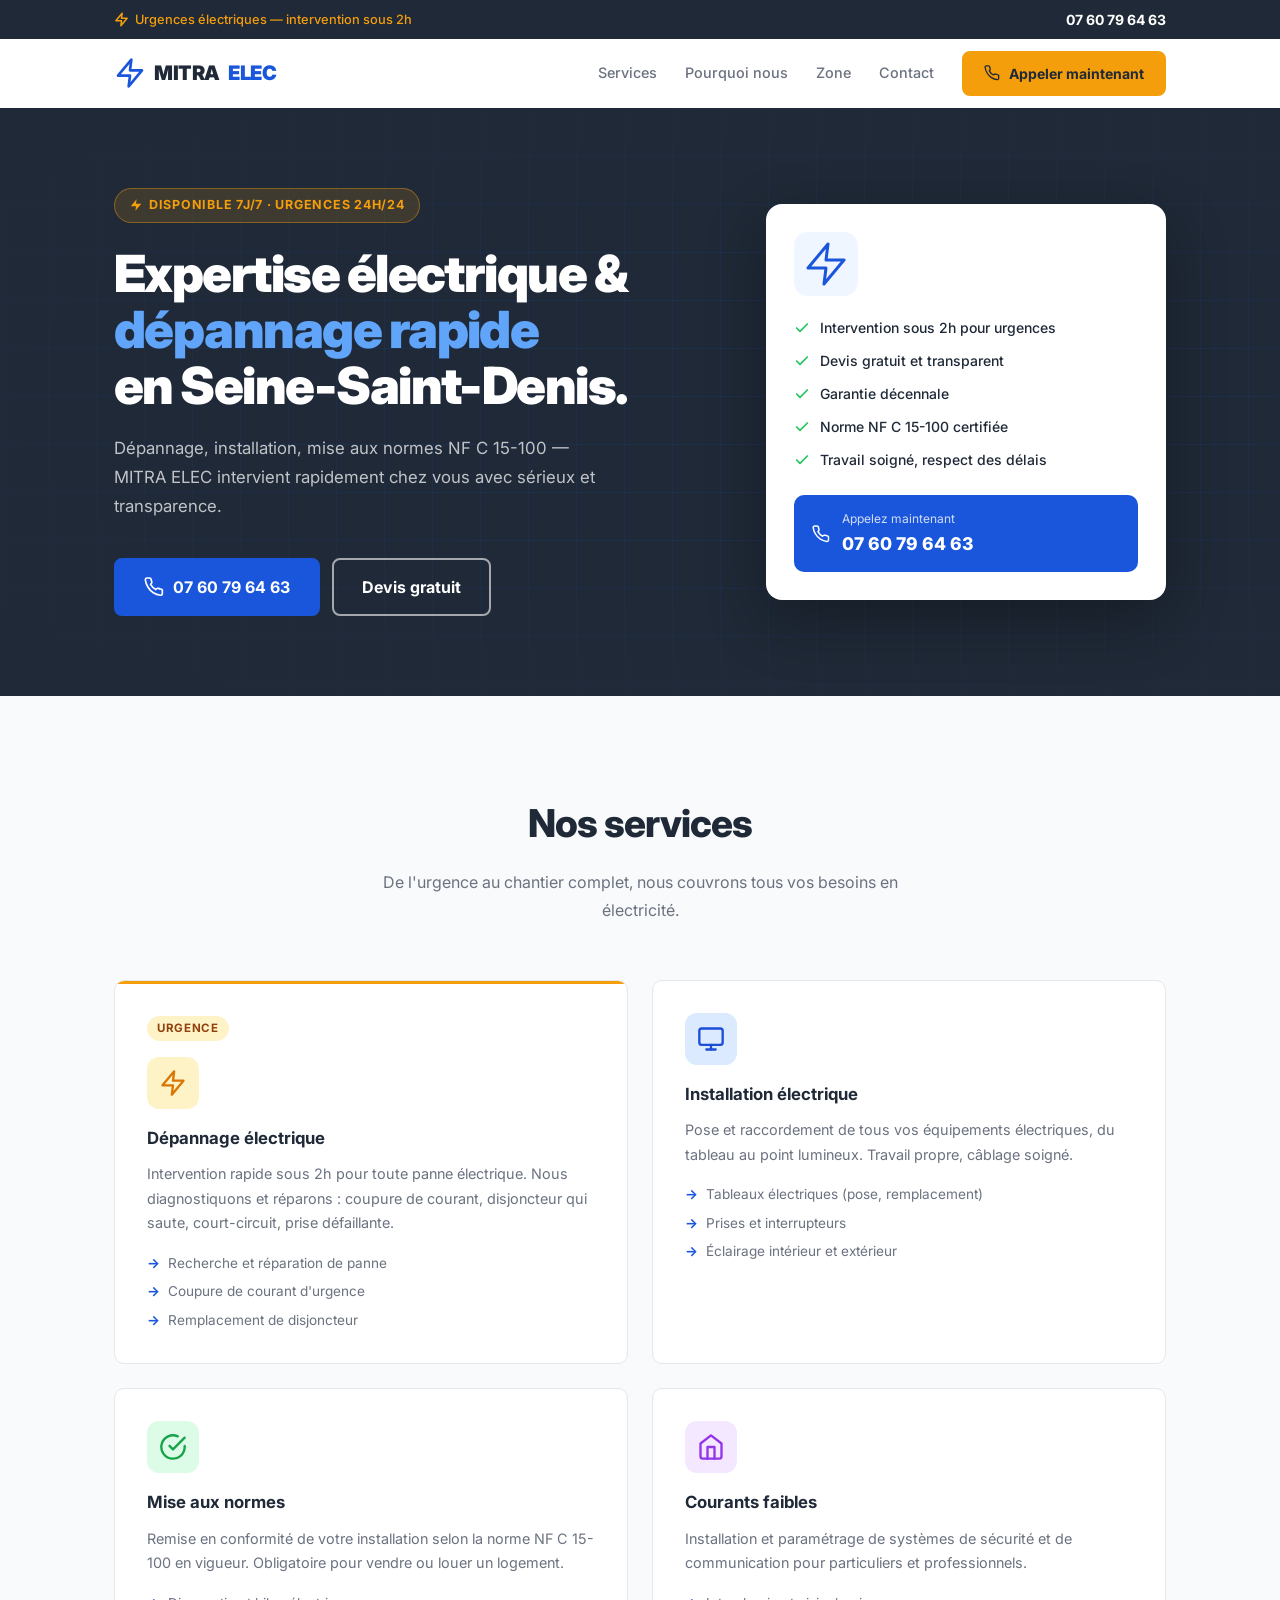
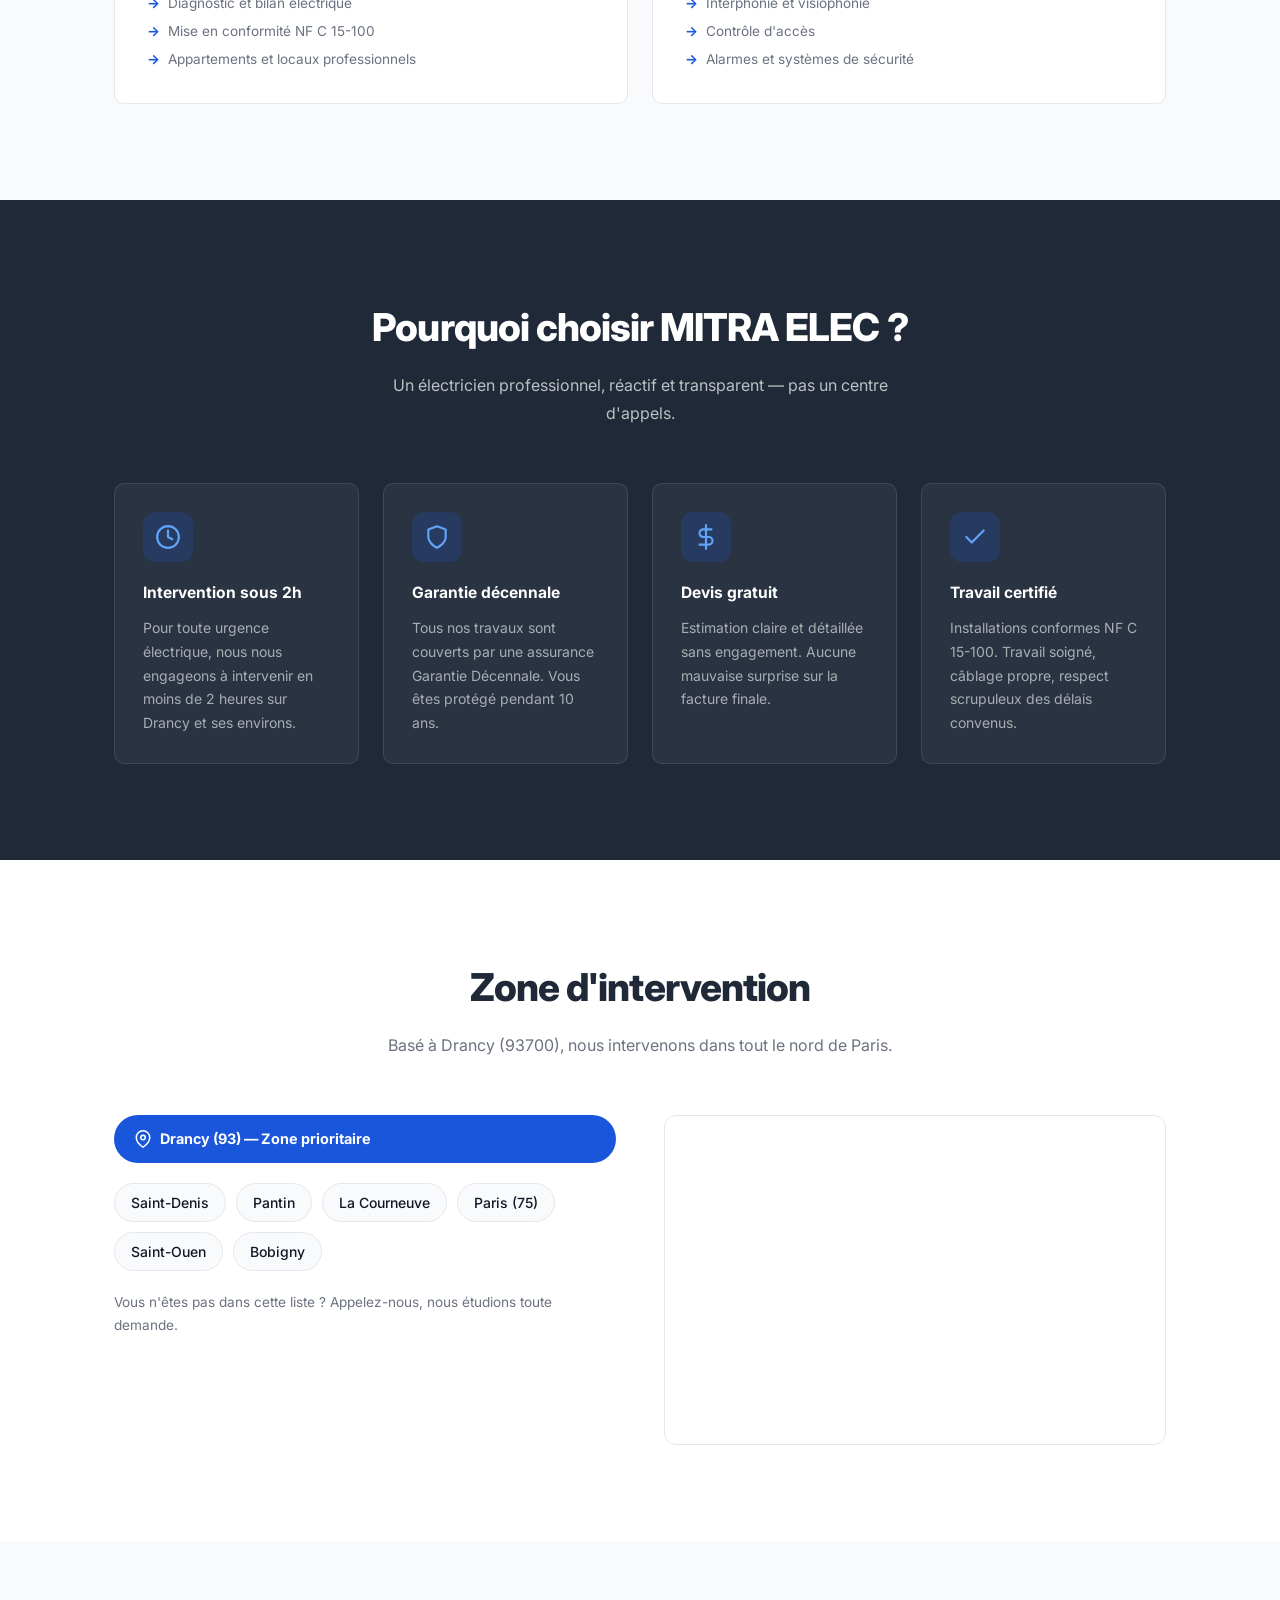
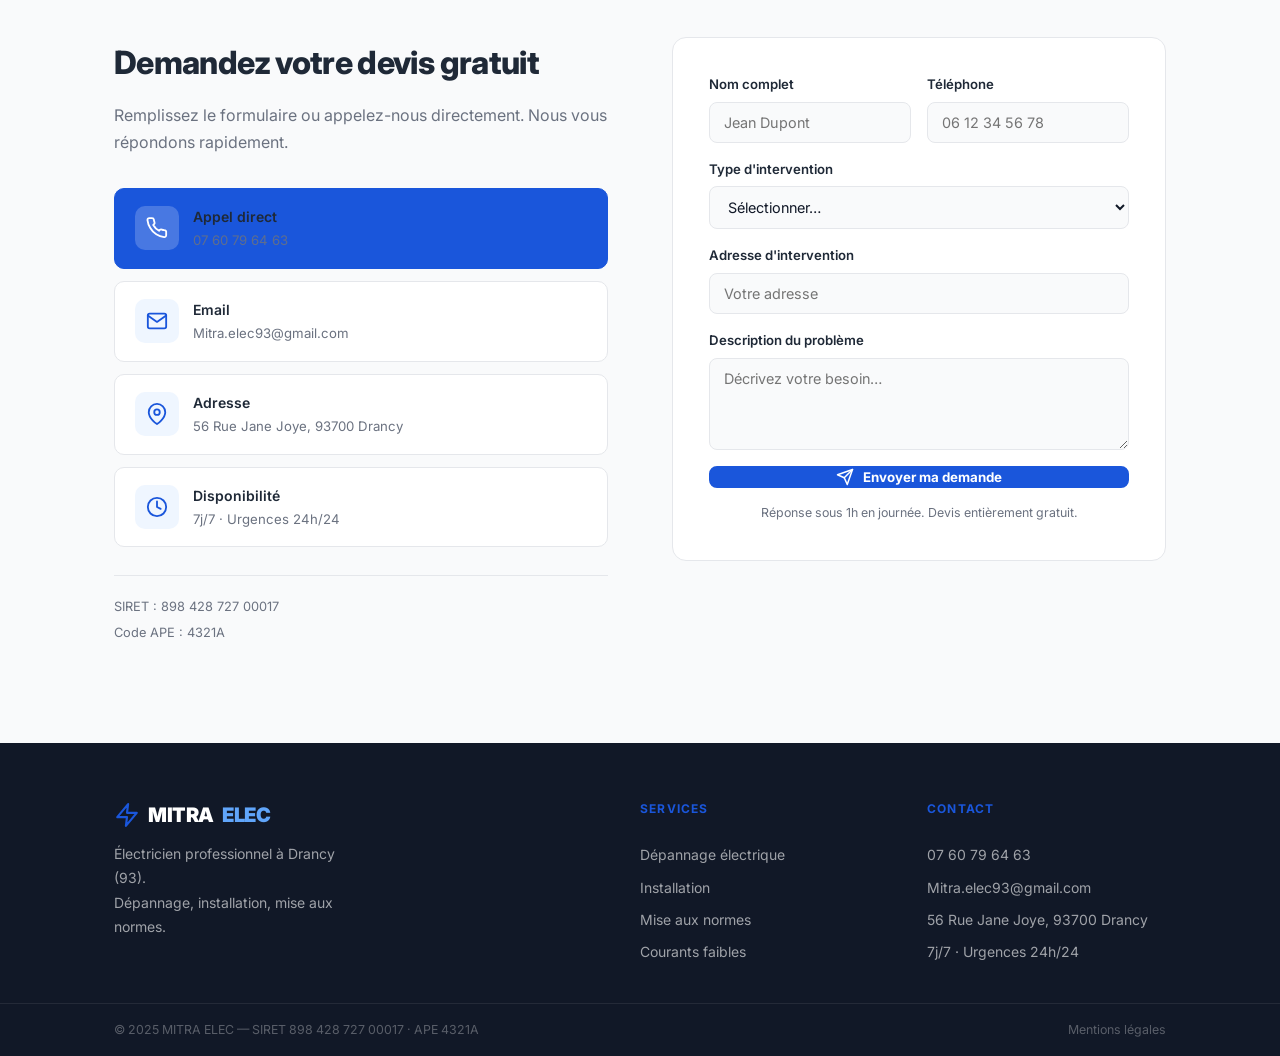
==== commit f7ae9a9a: "Update address, remove Aubervilliers, add email - Address: 56 Rue Jane Joye, 93700 Drancy (everywher" ====
--- a/index.html
+++ b/index.html
@@ -3,8 +3,8 @@
 <head>
   <meta charset="UTF-8" />
   <meta name="viewport" content="width=device-width, initial-scale=1.0" />
-  <title>MITRA ELEC — Électricien à Aubervilliers · 07 60 79 64 63</title>
-  <meta name="description" content="Électricien professionnel à Aubervilliers — dépannage rapide, installation, mise aux normes NF C 15-100. Devis gratuit. ☎ 07 60 79 64 63" />
+  <title>MITRA ELEC — Électricien à Drancy · 07 60 79 64 63</title>
+  <meta name="description" content="Électricien professionnel à Drancy (93) — dépannage rapide, installation, mise aux normes NF C 15-100. Devis gratuit. ☎ 07 60 79 64 63" />
   <link rel="stylesheet" href="style.css" />
   <link rel="preconnect" href="https://fonts.googleapis.com" />
   <link rel="preconnect" href="https://fonts.gstatic.com" crossorigin />
@@ -64,7 +64,7 @@
           <svg width="14" height="14" viewBox="0 0 24 24" fill="currentColor"><polygon points="13 2 3 14 12 14 11 22 21 10 12 10 13 2"/></svg>
           Disponible 7j/7 · Urgences 24h/24
         </div>
-        <h1 class="hero__title">Expertise électrique &<br><span>dépannage rapide</span><br>à Aubervilliers.</h1>
+        <h1 class="hero__title">Expertise électrique &<br><span>dépannage rapide</span><br>en Seine-Saint-Denis.</h1>
         <p class="hero__sub">Dépannage, installation, mise aux normes NF C 15-100 — MITRA ELEC intervient rapidement chez vous avec sérieux et transparence.</p>
         <div class="hero__cta">
           <a href="tel:+33760796463" class="btn btn--primary btn--lg">
@@ -190,7 +190,7 @@
             <svg width="26" height="26" viewBox="0 0 24 24" fill="none" stroke="currentColor" stroke-width="2" stroke-linecap="round" stroke-linejoin="round"><circle cx="12" cy="12" r="10"/><polyline points="12 6 12 12 16 14"/></svg>
           </div>
           <h3>Intervention sous 2h</h3>
-          <p>Pour toute urgence électrique, nous nous engageons à intervenir en moins de 2 heures sur Aubervilliers et ses environs.</p>
+          <p>Pour toute urgence électrique, nous nous engageons à intervenir en moins de 2 heures sur Drancy et ses environs.</p>
         </div>
         <div class="arg-card">
           <div class="arg-card__icon">
@@ -222,13 +222,13 @@
     <div class="container">
       <div class="section-header">
         <h2>Zone d'intervention</h2>
-        <p>Basé à Aubervilliers, nous intervenons dans tout le nord de Paris.</p>
+        <p>Basé à Drancy (93700), nous intervenons dans tout le nord de Paris.</p>
       </div>
       <div class="zone__inner">
         <div class="zone__tags-wrap">
           <div class="zone__main">
             <svg width="18" height="18" viewBox="0 0 24 24" fill="none" stroke="currentColor" stroke-width="2" stroke-linecap="round" stroke-linejoin="round"><path d="M21 10c0 7-9 13-9 13s-9-6-9-13a9 9 0 0 1 18 0z"/><circle cx="12" cy="10" r="3"/></svg>
-            Aubervilliers (93) — Zone prioritaire
+            Drancy (93) — Zone prioritaire
           </div>
           <div class="zone__tags">
             <span>Saint-Denis</span>
@@ -242,8 +242,8 @@
         </div>
         <div class="zone__map">
           <iframe
-            title="MITRA ELEC — 2 Rue des Cités, Aubervilliers"
-            src="https://maps.google.com/maps?q=2+Rue+des+Cit%C3%A9s%2C+93300+Aubervilliers&output=embed&hl=fr&z=15"
+            title="MITRA ELEC — 56 Rue Jane Joye, Drancy"
+            src="https://maps.google.com/maps?q=56+Rue+Jane+Joye%2C+93700+Drancy&output=embed&hl=fr&z=15"
             width="100%"
             height="320"
             style="border:0; border-radius:12px"
@@ -274,13 +274,22 @@
               <span>07 60 79 64 63</span>
             </div>
           </a>
+          <a href="mailto:Mitra.elec93@gmail.com" class="contact__card">
+            <div class="contact__card-icon">
+              <svg width="22" height="22" viewBox="0 0 24 24" fill="none" stroke="currentColor" stroke-width="2" stroke-linecap="round" stroke-linejoin="round"><path d="M4 4h16c1.1 0 2 .9 2 2v12c0 1.1-.9 2-2 2H4c-1.1 0-2-.9-2-2V6c0-1.1.9-2 2-2z"/><polyline points="22,6 12,13 2,6"/></svg>
+            </div>
+            <div>
+              <strong>Email</strong>
+              <span>Mitra.elec93@gmail.com</span>
+            </div>
+          </a>
           <div class="contact__card">
             <div class="contact__card-icon">
               <svg width="22" height="22" viewBox="0 0 24 24" fill="none" stroke="currentColor" stroke-width="2" stroke-linecap="round" stroke-linejoin="round"><path d="M21 10c0 7-9 13-9 13s-9-6-9-13a9 9 0 0 1 18 0z"/><circle cx="12" cy="10" r="3"/></svg>
             </div>
             <div>
               <strong>Adresse</strong>
-              <span>2 Rue des Cités, 93300 Aubervilliers</span>
+              <span>56 Rue Jane Joye, 93700 Drancy</span>
             </div>
           </div>
           <div class="contact__card">
@@ -355,7 +364,7 @@
           <svg width="26" height="26" viewBox="0 0 24 24" fill="none" stroke="currentColor" stroke-width="2" stroke-linecap="round" stroke-linejoin="round"><polygon points="13 2 3 14 12 14 11 22 21 10 12 10 13 2"/></svg>
           MITRA<span>ELEC</span>
         </a>
-        <p>Électricien professionnel à Aubervilliers.<br>Dépannage, installation, mise aux normes.</p>
+        <p>Électricien professionnel à Drancy (93).<br>Dépannage, installation, mise aux normes.</p>
       </div>
       <div class="footer__col">
         <h4>Services</h4>
@@ -367,8 +376,8 @@
       <div class="footer__col">
         <h4>Contact</h4>
         <a href="tel:+33760796463">07 60 79 64 63</a>
-        <span>2 Rue des Cités</span>
-        <span>93300 Aubervilliers</span>
+        <a href="mailto:Mitra.elec93@gmail.com">Mitra.elec93@gmail.com</a>
+        <span>56 Rue Jane Joye, 93700 Drancy</span>
         <span>7j/7 · Urgences 24h/24</span>
       </div>
     </div>
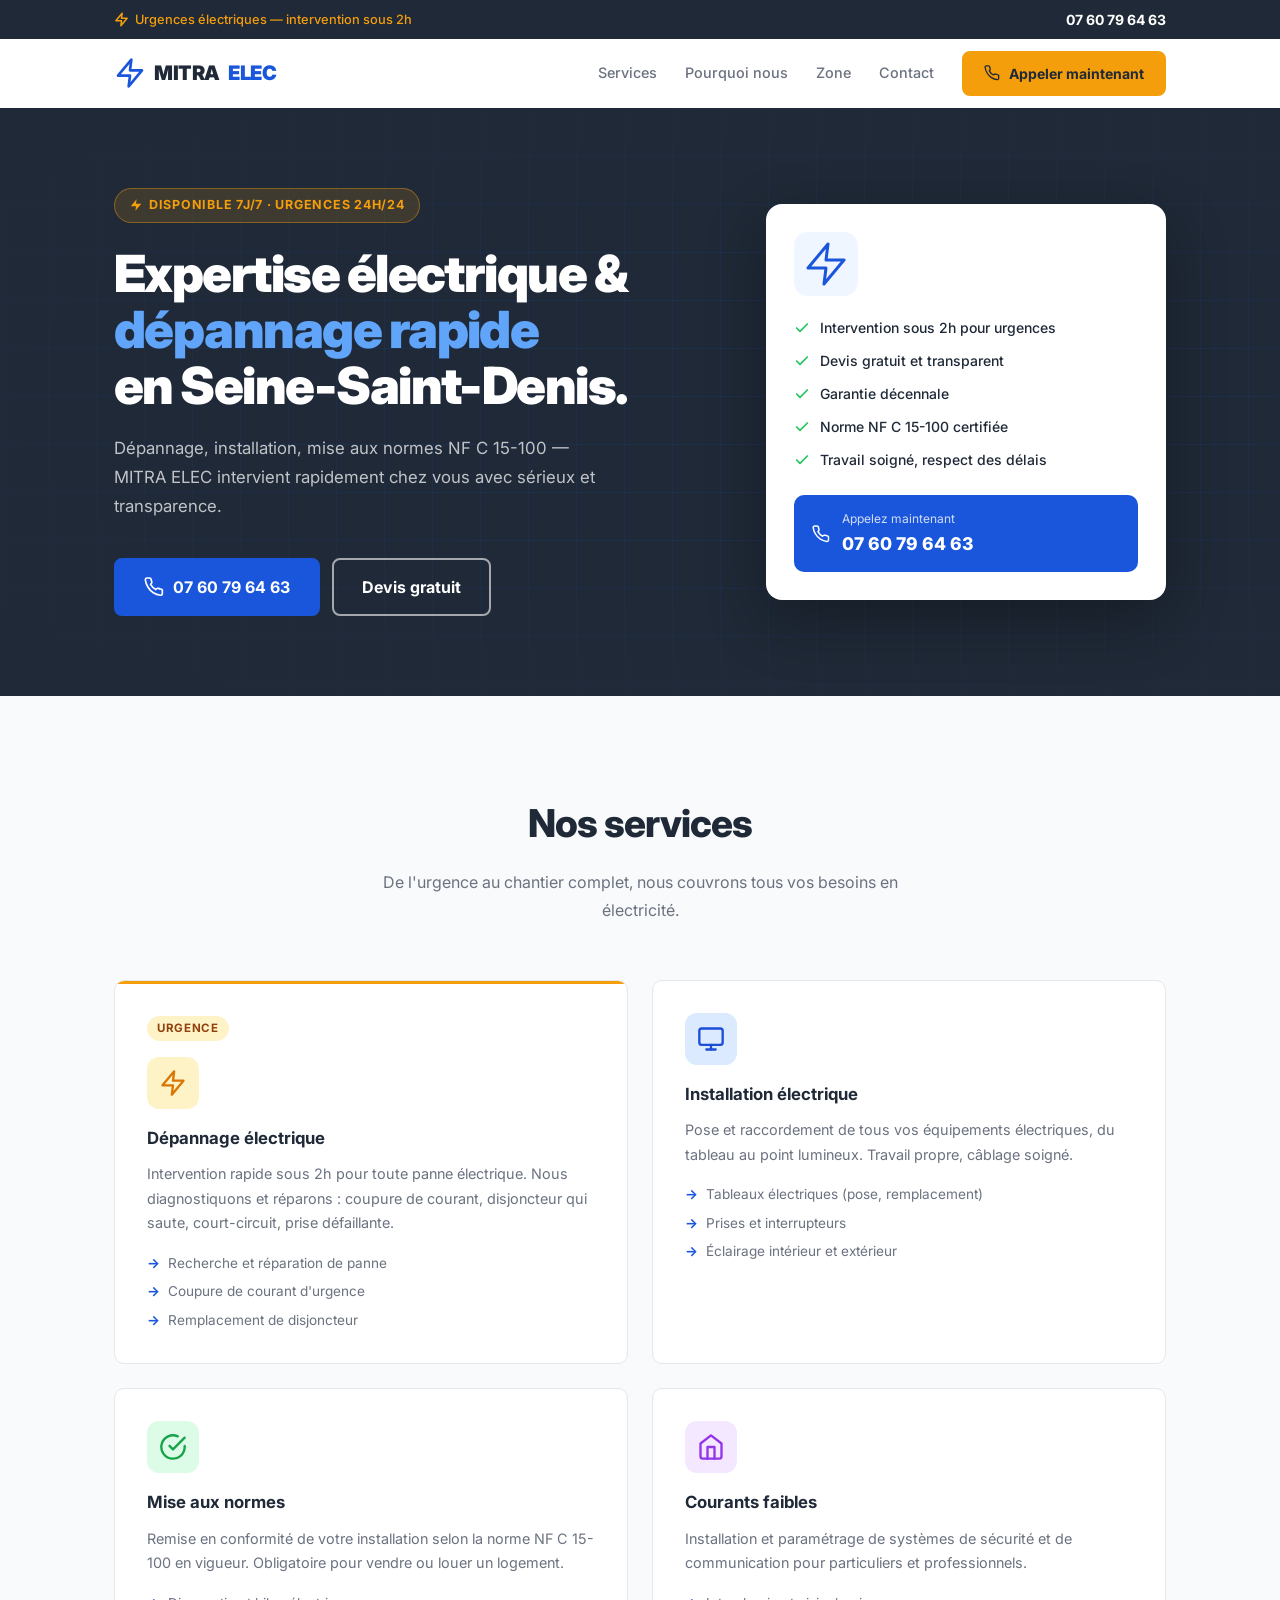
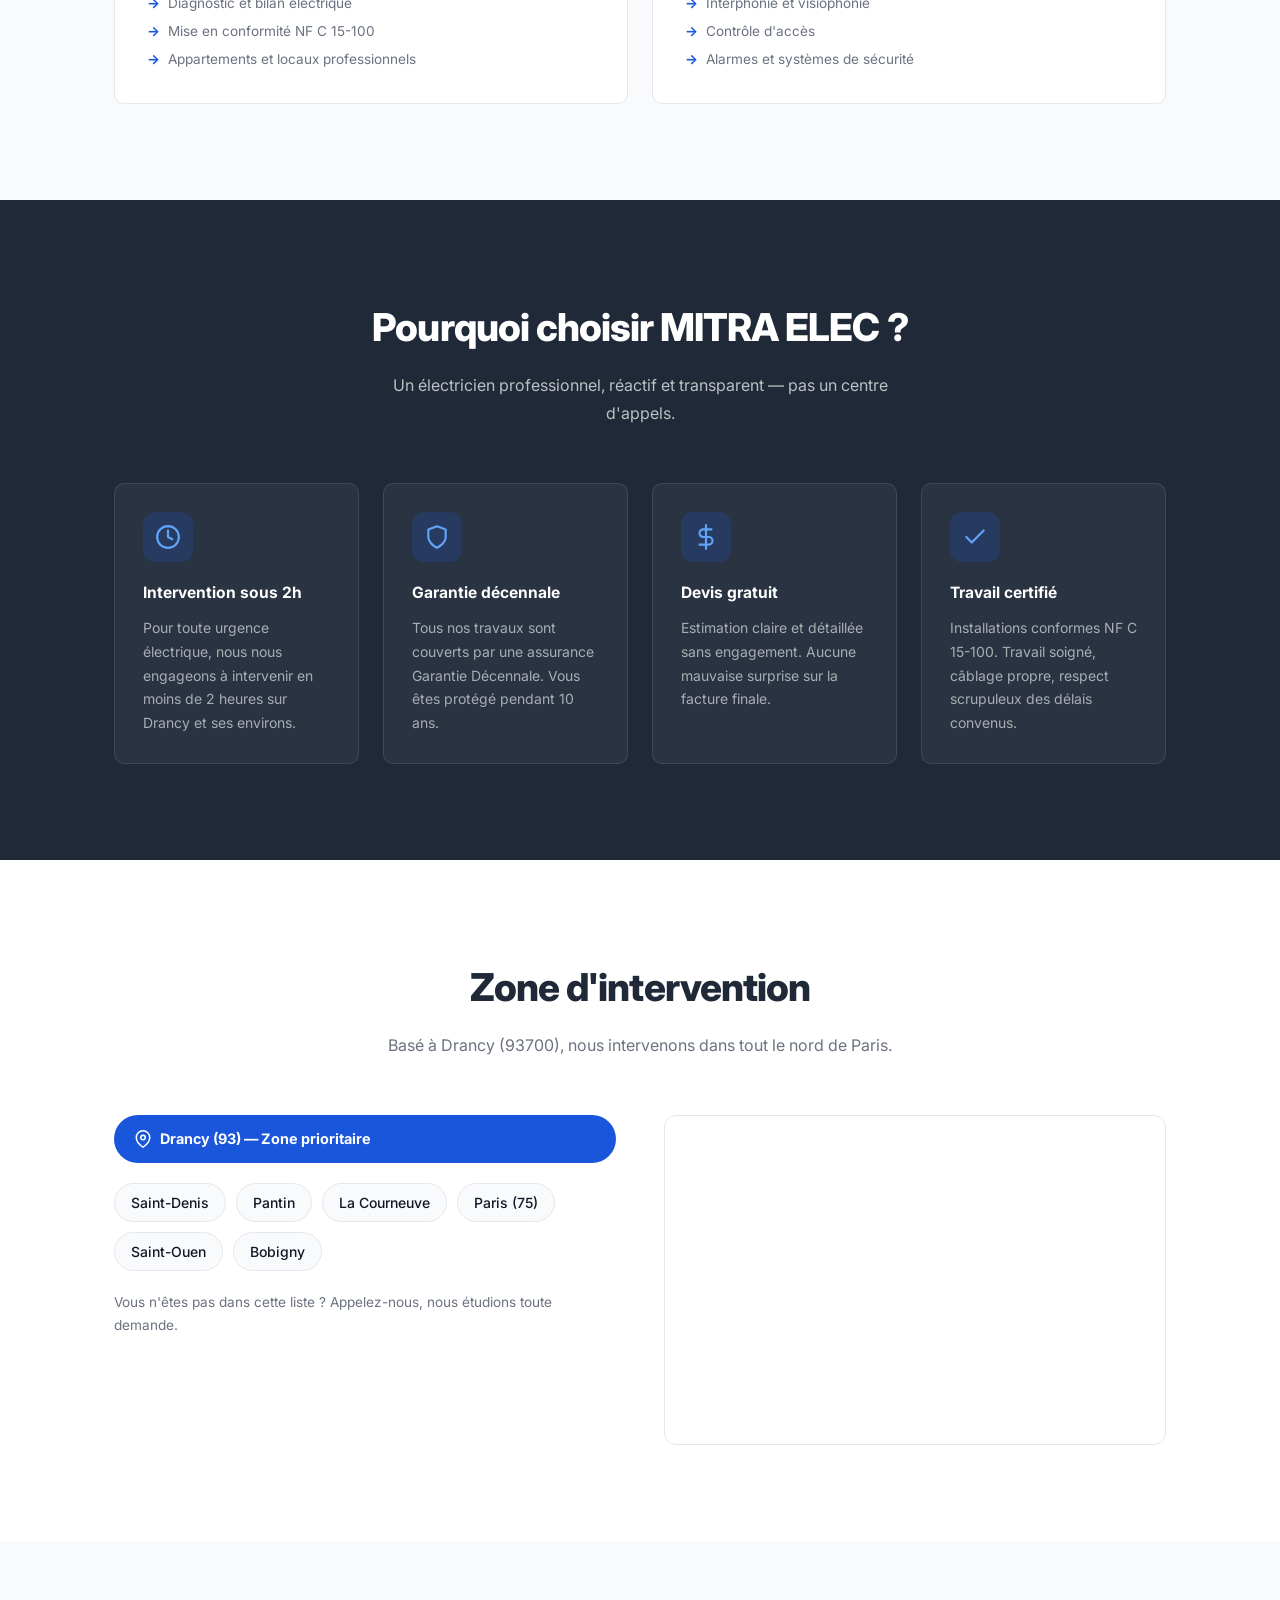
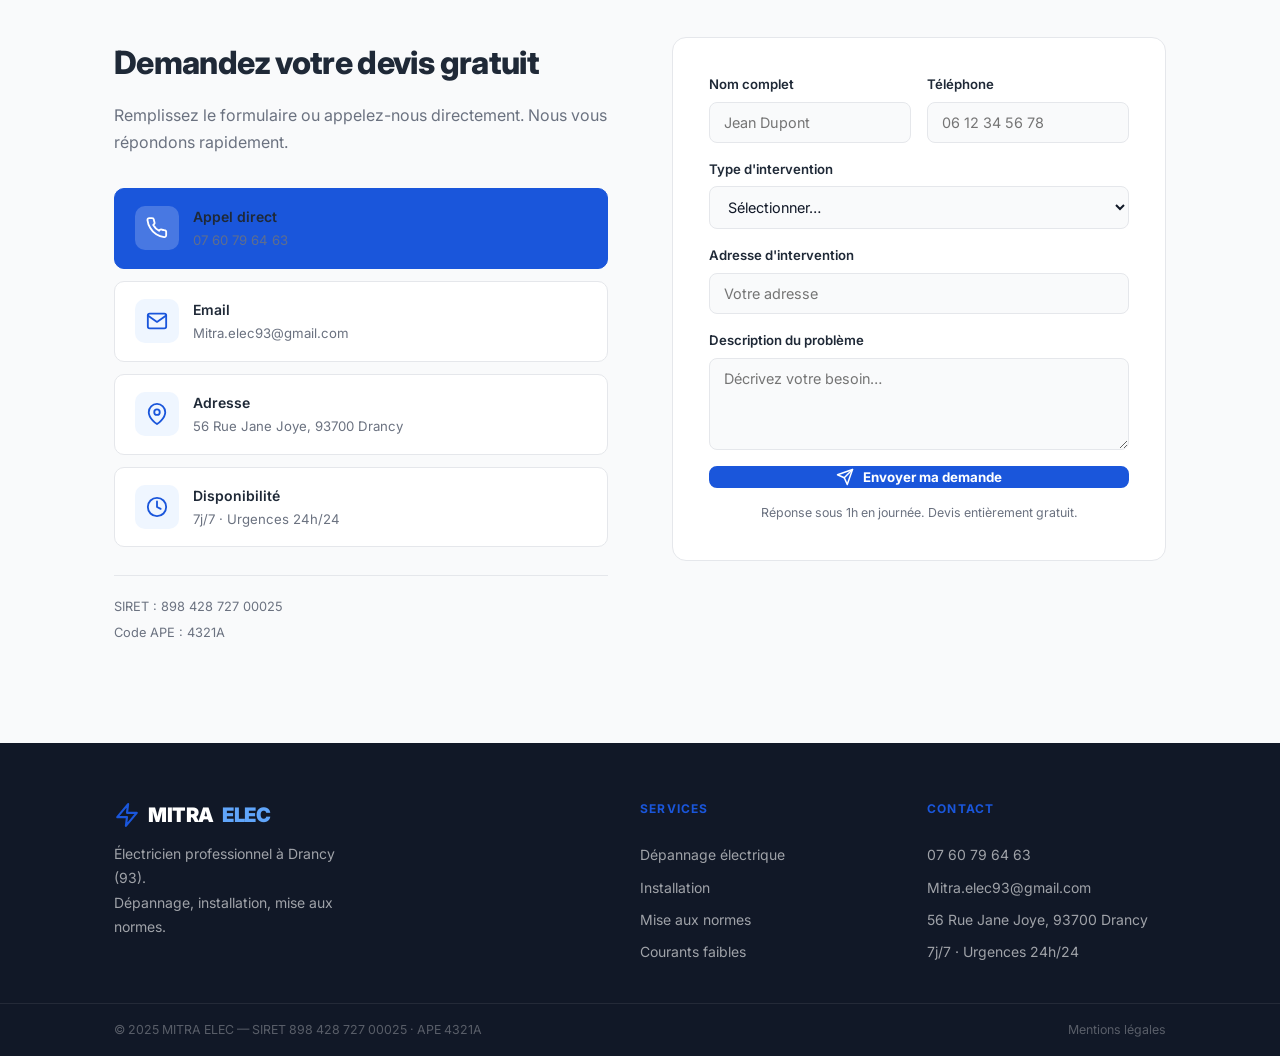
==== commit b5544172: "Update SIRET to 898 428 727 00025 https://claude.ai/code/session_01Fwu5xErQnGYyjQaiEsaDm9" ====
--- a/index.html
+++ b/index.html
@@ -304,7 +304,7 @@
         </div>
 
         <div class="contact__legal">
-          <p>SIRET : 898 428 727 00017</p>
+          <p>SIRET : 898 428 727 00025</p>
           <p>Code APE : 4321A</p>
         </div>
       </div>
@@ -383,7 +383,7 @@
     </div>
     <div class="footer__bottom">
       <div class="container footer__bottom-inner">
-        <span>© 2025 MITRA ELEC — SIRET 898 428 727 00017 · APE 4321A</span>
+        <span>© 2025 MITRA ELEC — SIRET 898 428 727 00025 · APE 4321A</span>
         <span>Mentions légales</span>
       </div>
     </div>
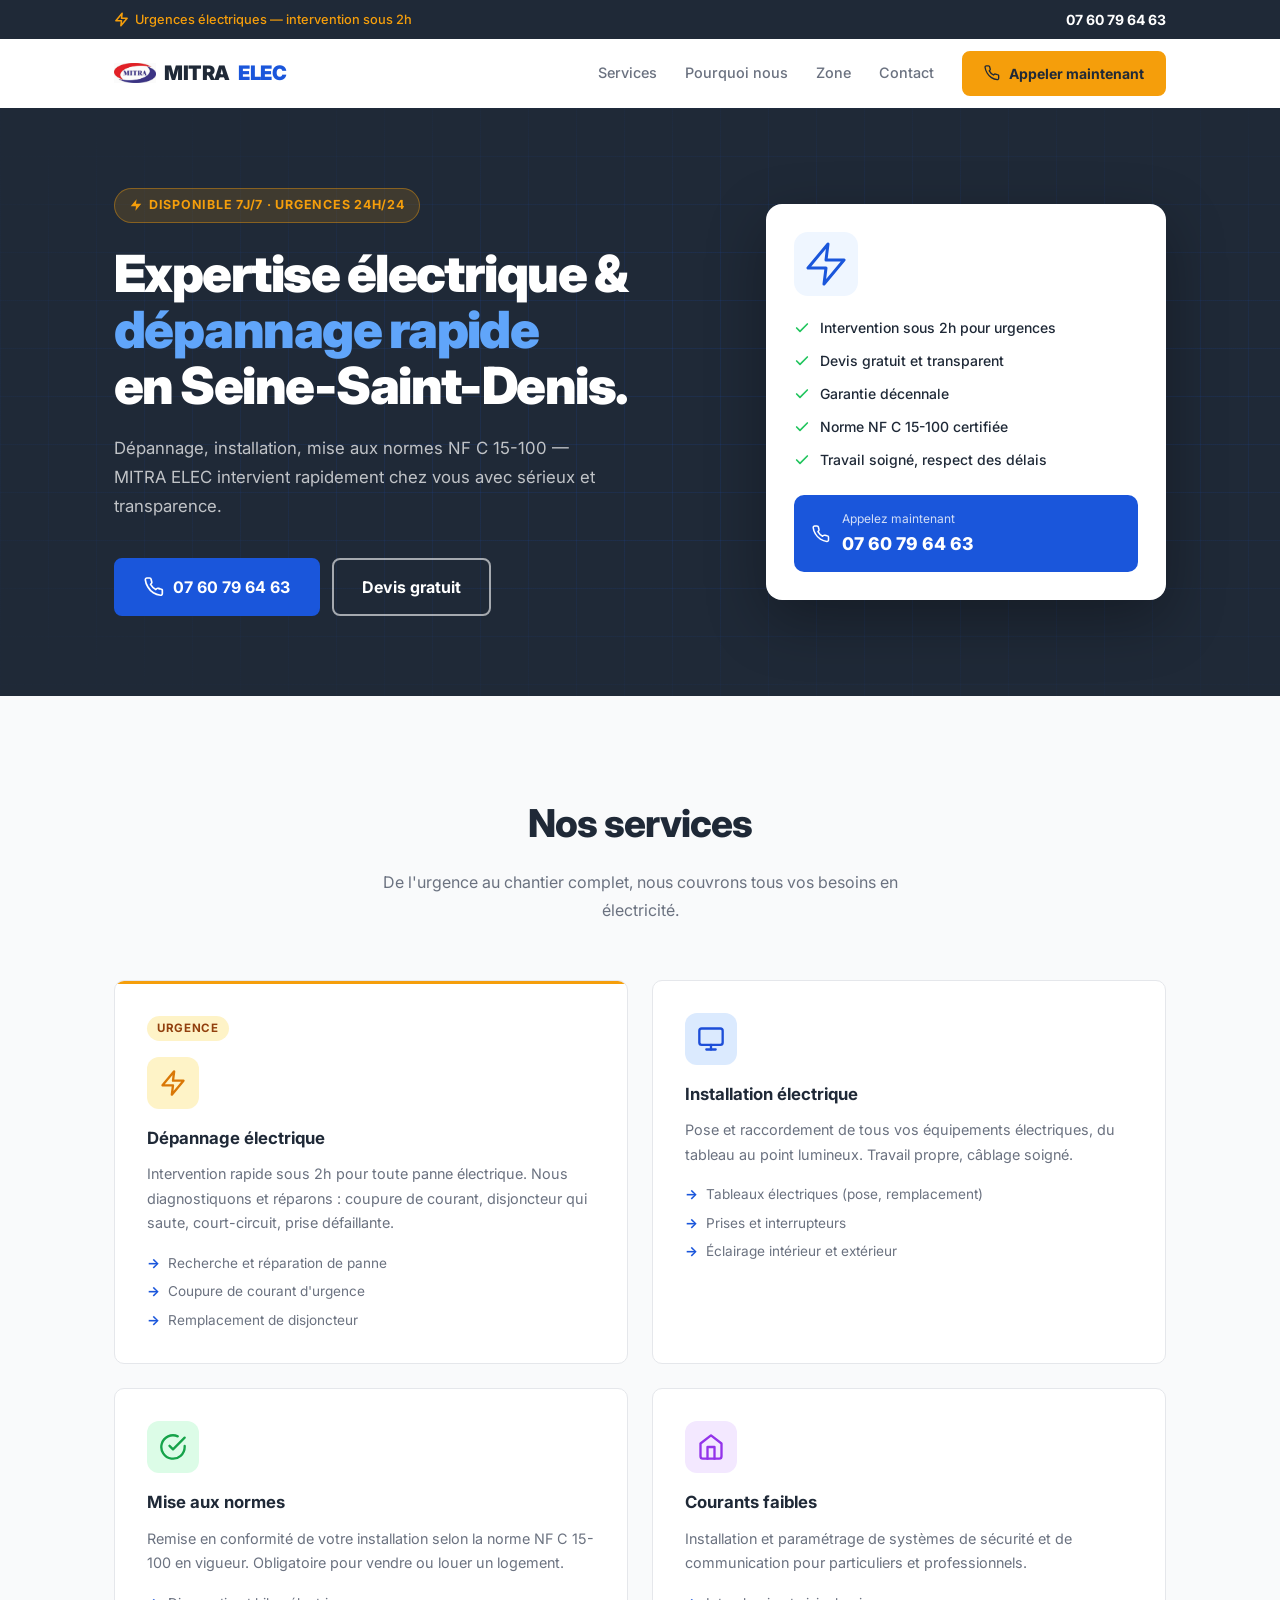
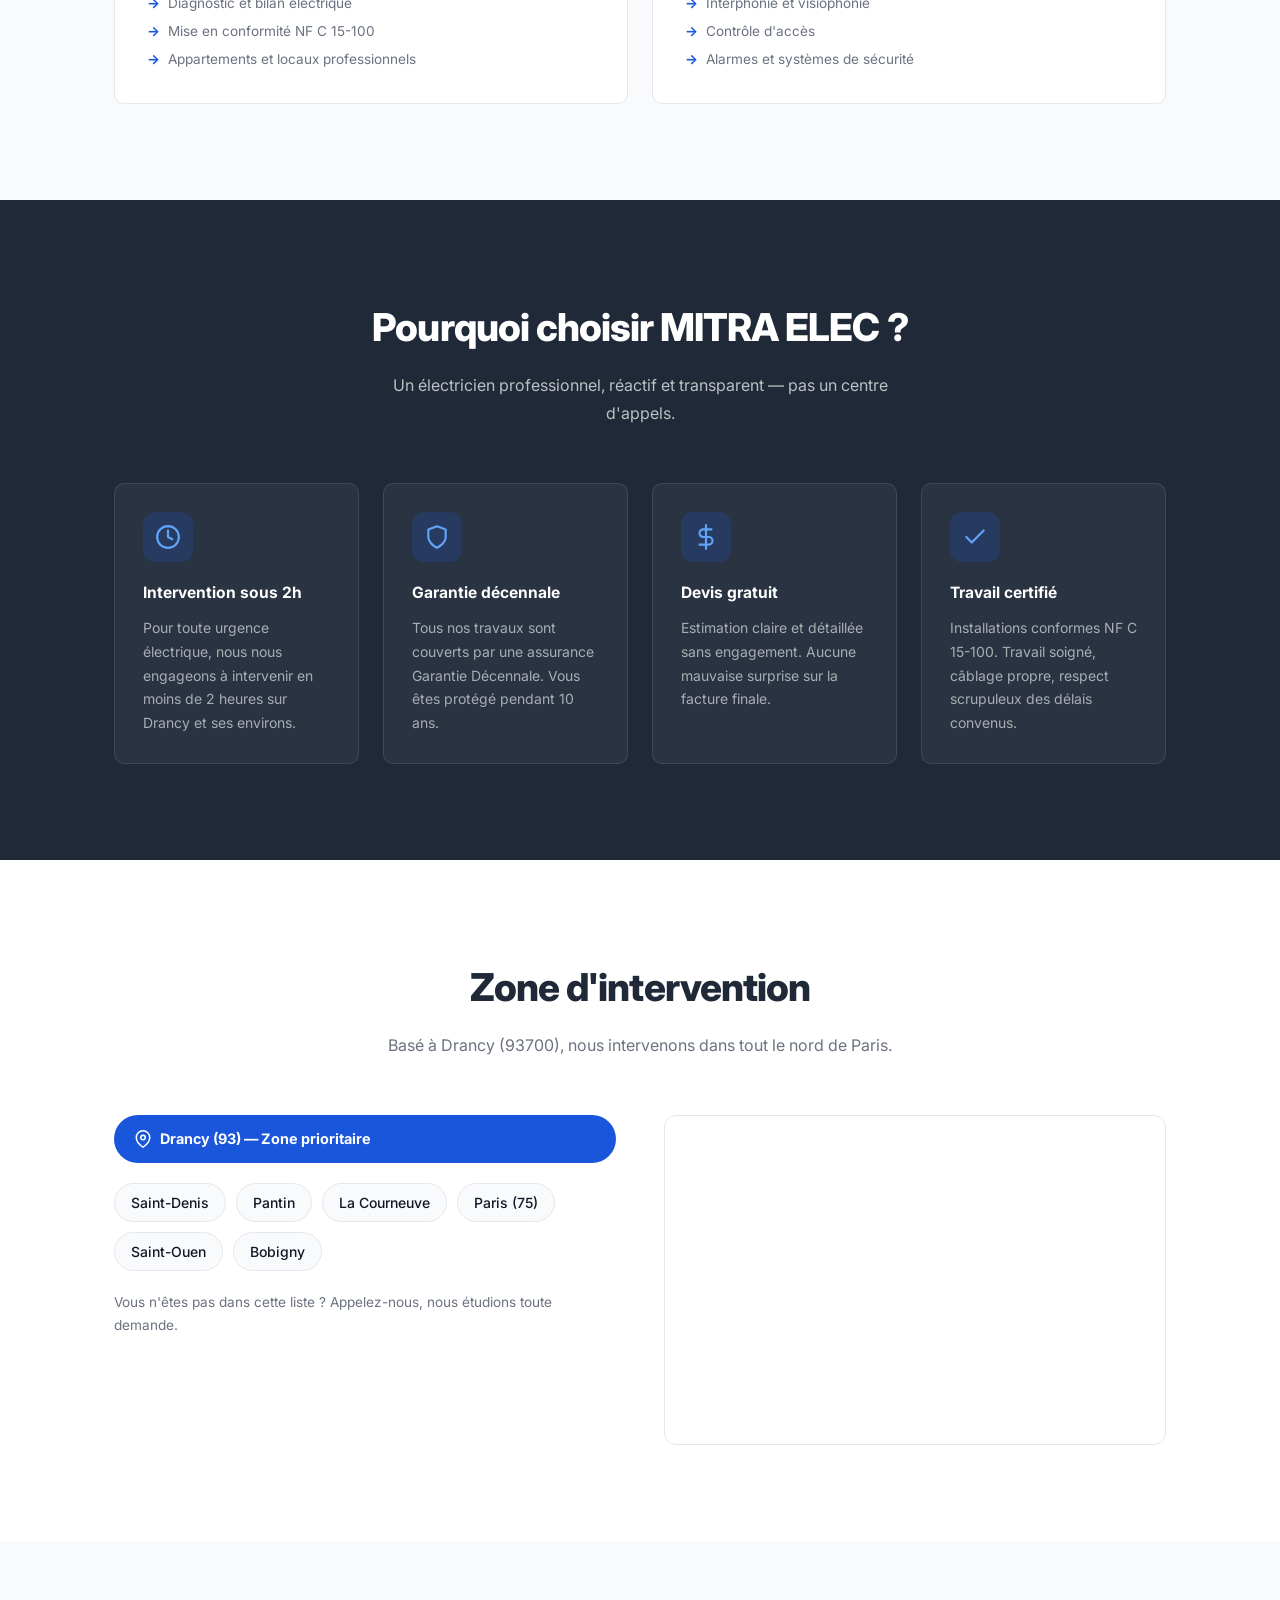
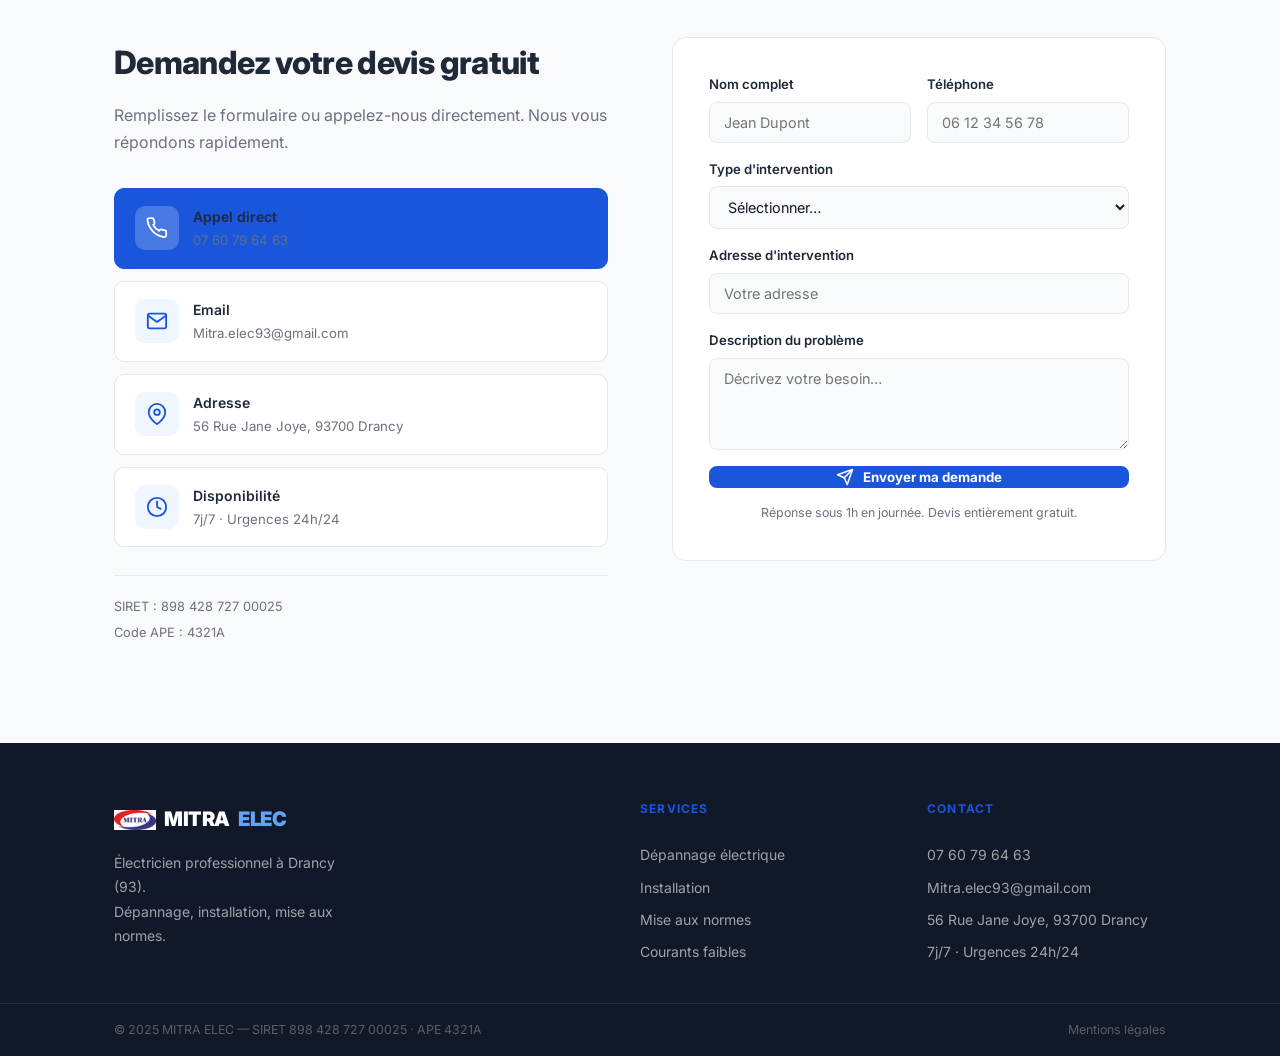
==== commit 190f8dbc: "Add IMG_7152.jpeg as favicon and nav/footer logo - Favicon: <link rel="icon"> pointing to IMG_7152.j" ====
--- a/index.html
+++ b/index.html
@@ -5,6 +5,7 @@
   <meta name="viewport" content="width=device-width, initial-scale=1.0" />
   <title>MITRA ELEC — Électricien à Drancy · 07 60 79 64 63</title>
   <meta name="description" content="Électricien professionnel à Drancy (93) — dépannage rapide, installation, mise aux normes NF C 15-100. Devis gratuit. ☎ 07 60 79 64 63" />
+  <link rel="icon" type="image/jpeg" href="IMG_7152.jpeg" />
   <link rel="stylesheet" href="style.css" />
   <link rel="preconnect" href="https://fonts.googleapis.com" />
   <link rel="preconnect" href="https://fonts.gstatic.com" crossorigin />
@@ -27,7 +28,7 @@
   <header class="nav" id="nav">
     <div class="container nav__inner">
       <a href="#" class="nav__logo">
-        <svg width="32" height="32" viewBox="0 0 24 24" fill="none" stroke="currentColor" stroke-width="2" stroke-linecap="round" stroke-linejoin="round"><polygon points="13 2 3 14 12 14 11 22 21 10 12 10 13 2"/></svg>
+        <img src="IMG_7152.jpeg" alt="Logo MITRA ELEC" class="nav__logo-img" />
         MITRA<span>ELEC</span>
       </a>
       <nav class="nav__links">
@@ -361,7 +362,7 @@
     <div class="container footer__inner">
       <div class="footer__brand">
         <a href="#" class="nav__logo footer__logo">
-          <svg width="26" height="26" viewBox="0 0 24 24" fill="none" stroke="currentColor" stroke-width="2" stroke-linecap="round" stroke-linejoin="round"><polygon points="13 2 3 14 12 14 11 22 21 10 12 10 13 2"/></svg>
+          <img src="IMG_7152.jpeg" alt="Logo MITRA ELEC" class="nav__logo-img" />
           MITRA<span>ELEC</span>
         </a>
         <p>Électricien professionnel à Drancy (93).<br>Dépannage, installation, mise aux normes.</p>
--- a/style.css
+++ b/style.css
@@ -104,6 +104,7 @@
   color: var(--anthra);
 }
 .nav__logo svg { color: var(--blue); }
+.nav__logo-img { width: 42px; height: 42px; object-fit: contain; border-radius: 4px; }
 .nav__logo span { color: var(--blue); }
 
 .nav__links { display: flex; align-items: center; gap: 28px; }
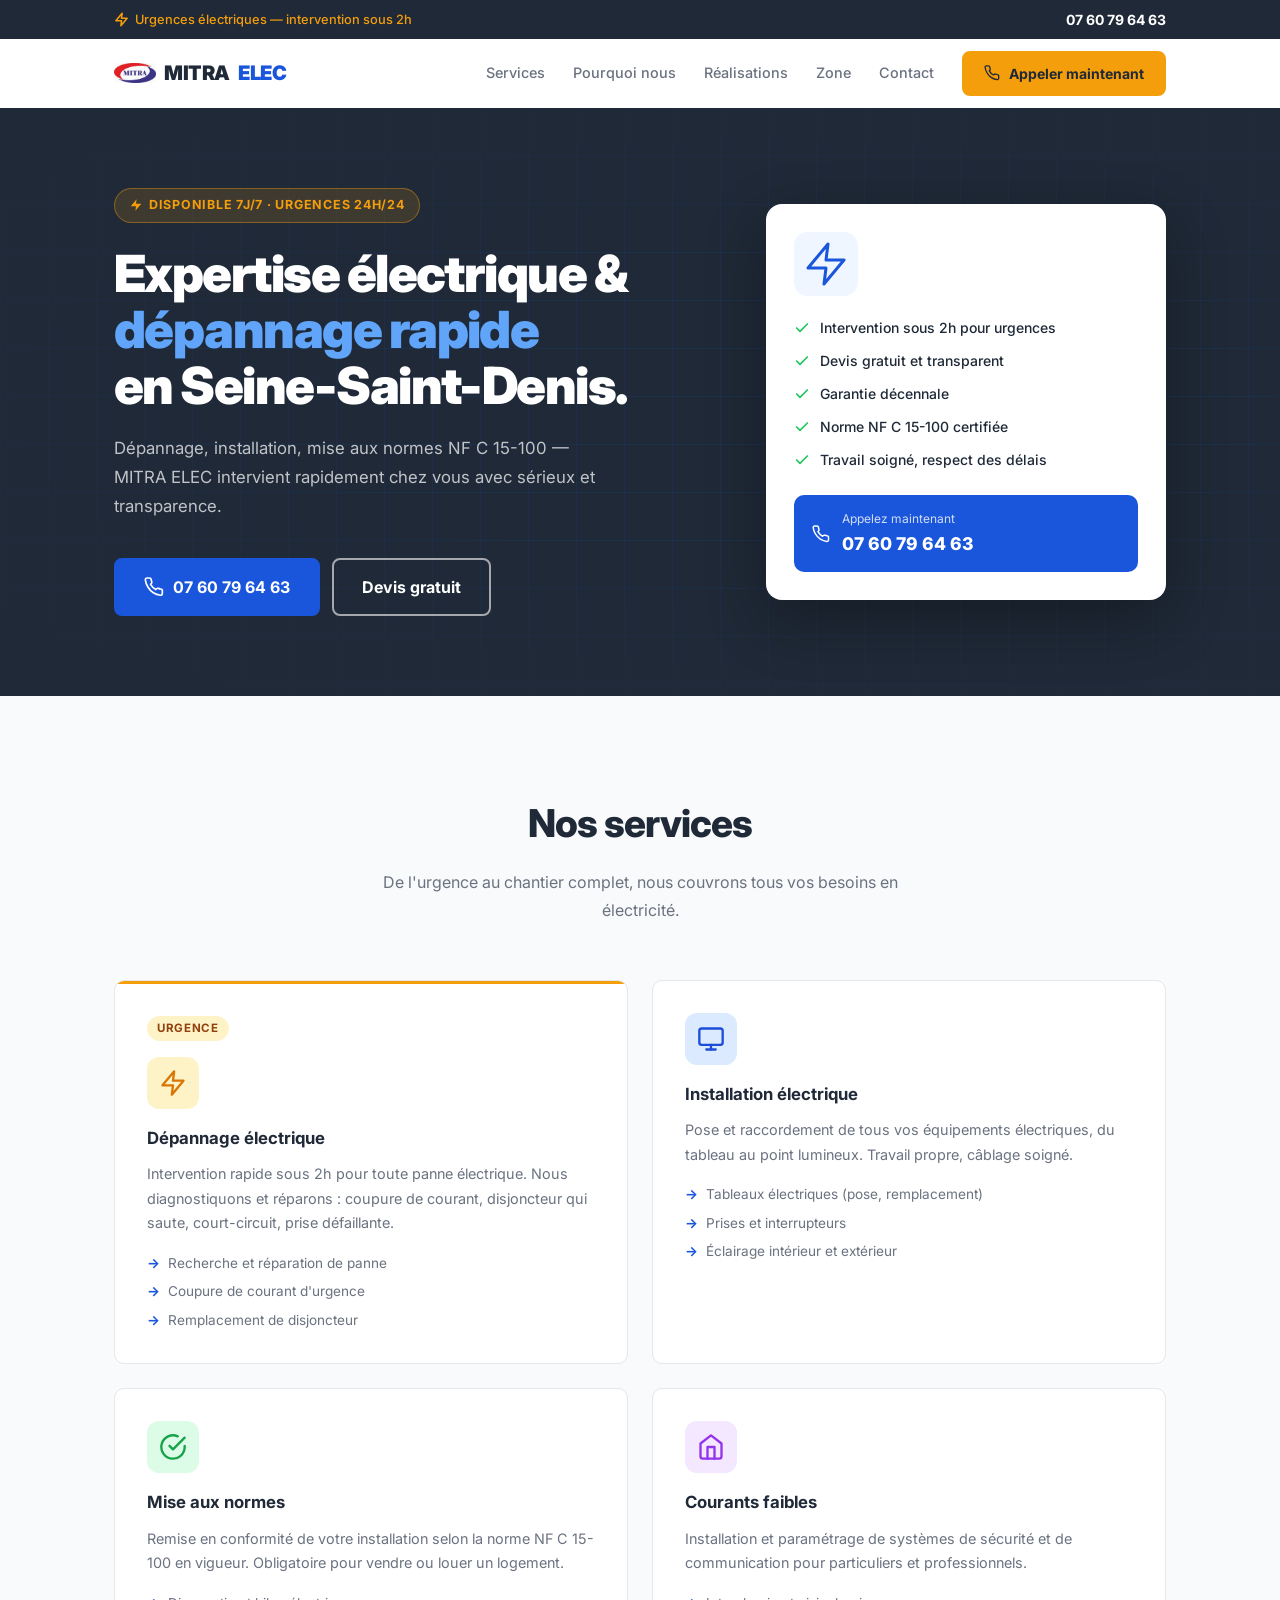
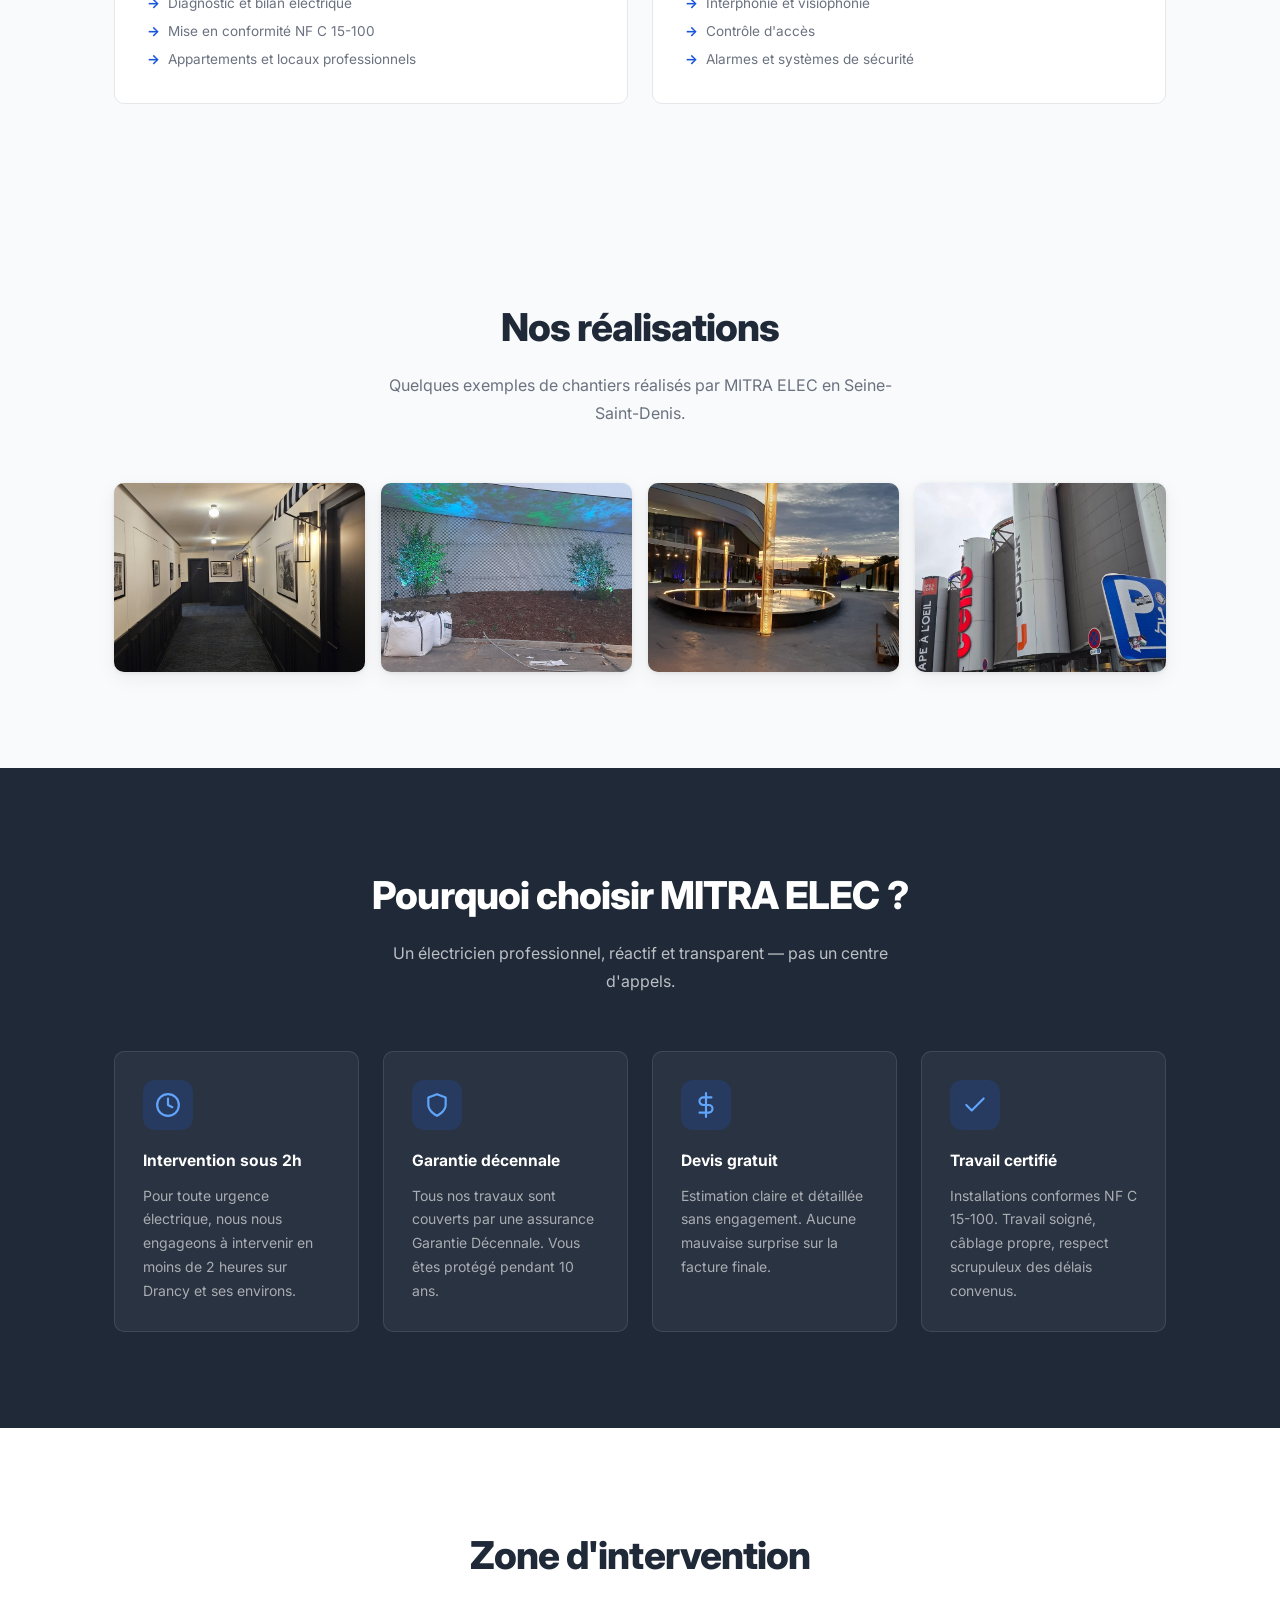
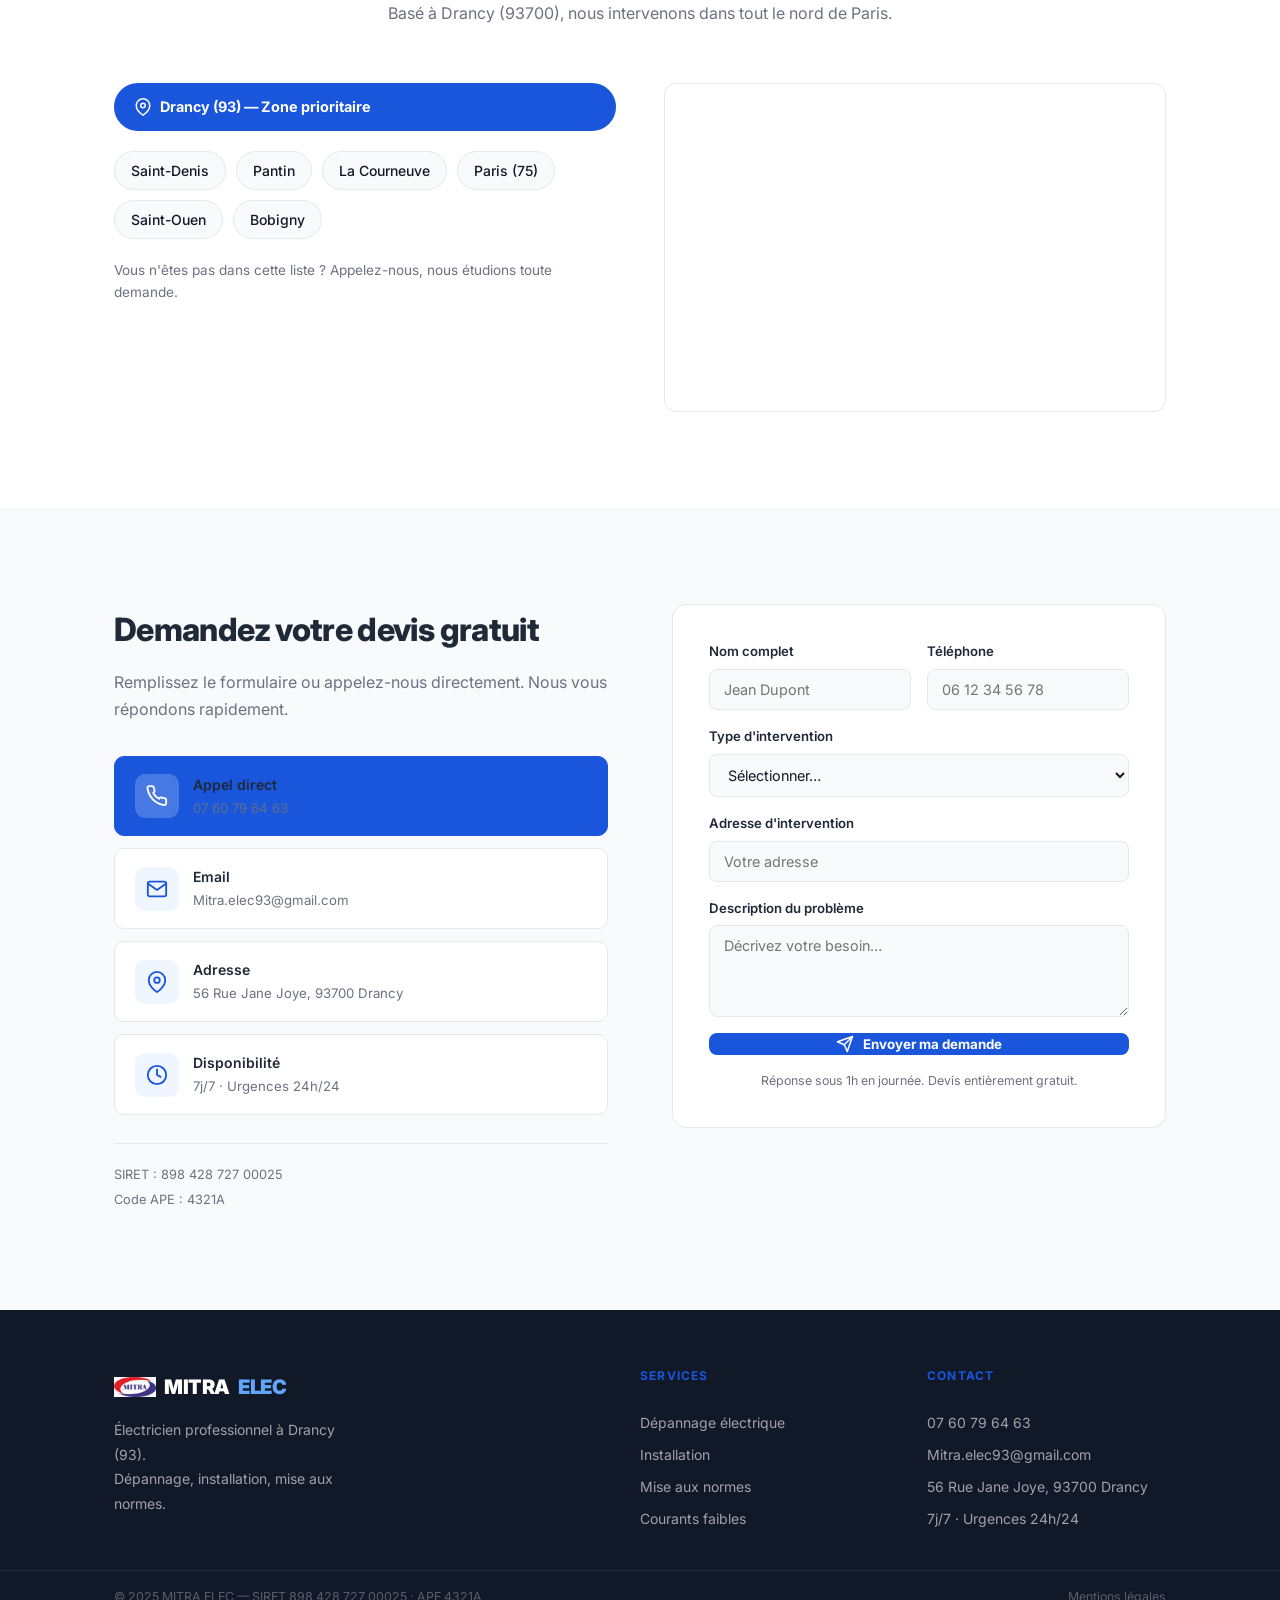
==== commit 4b28c3e8: "Ajouter section galerie Nos réalisations avec les 4 photos Intègre les 4 images PNG dans une nouvell" ====
--- a/index.html
+++ b/index.html
@@ -3,8 +3,82 @@
 <head>
   <meta charset="UTF-8" />
   <meta name="viewport" content="width=device-width, initial-scale=1.0" />
-  <title>MITRA ELEC — Électricien à Drancy · 07 60 79 64 63</title>
-  <meta name="description" content="Électricien professionnel à Drancy (93) — dépannage rapide, installation, mise aux normes NF C 15-100. Devis gratuit. ☎ 07 60 79 64 63" />
+
+  <!-- ── SEO ── -->
+  <title>MITRA ELEC — Électricien Drancy 93 | Dépannage & Installation électrique</title>
+  <meta name="description" content="Électricien à Drancy (93700) — dépannage sous 2h, installation électrique, mise aux normes NF C 15-100, courants faibles. Devis gratuit ☎ 07 60 79 64 63" />
+  <meta name="robots" content="index, follow" />
+  <meta name="keywords" content="électricien Drancy, dépannage électrique Drancy, électricien 93700, mise aux normes NF C 15-100, installation électrique Drancy, électricien Seine-Saint-Denis, dépannage électrique 93" />
+  <link rel="canonical" href="https://mitraelec.fr/" />
+
+  <!-- ── OPEN GRAPH (partage réseaux sociaux) ── -->
+  <meta property="og:type"        content="website" />
+  <meta property="og:title"       content="MITRA ELEC — Électricien à Drancy (93)" />
+  <meta property="og:description" content="Dépannage électrique sous 2h, installation, mise aux normes NF C 15-100. Devis gratuit ☎ 07 60 79 64 63" />
+  <meta property="og:image"       content="https://mitraelec.fr/IMG_7152.jpeg" />
+  <meta property="og:url"         content="https://mitraelec.fr/" />
+  <meta property="og:locale"      content="fr_FR" />
+  <meta property="og:site_name"   content="MITRA ELEC" />
+
+  <!-- ── SCHEMA JSON-LD (Google Business / référencement local) ── -->
+  <script type="application/ld+json">
+  {
+    "@context": "https://schema.org",
+    "@type": "ElectricalContractor",
+    "name": "MITRA ELEC",
+    "description": "Électricien professionnel à Drancy (93) — dépannage rapide sous 2h, installation électrique, mise aux normes NF C 15-100, courants faibles.",
+    "url": "https://mitraelec.fr",
+    "telephone": "+33760796463",
+    "email": "Mitra.elec93@gmail.com",
+    "logo": "https://mitraelec.fr/IMG_7152.jpeg",
+    "image": "https://mitraelec.fr/IMG_7152.jpeg",
+    "address": {
+      "@type": "PostalAddress",
+      "streetAddress": "56 Rue Jane Joye",
+      "addressLocality": "Drancy",
+      "postalCode": "93700",
+      "addressCountry": "FR"
+    },
+    "geo": {
+      "@type": "GeoCoordinates",
+      "latitude": 48.9239,
+      "longitude": 2.4487
+    },
+    "openingHoursSpecification": [
+      {
+        "@type": "OpeningHoursSpecification",
+        "dayOfWeek": ["Monday","Tuesday","Wednesday","Thursday","Friday","Saturday","Sunday"],
+        "opens": "00:00",
+        "closes": "23:59"
+      }
+    ],
+    "areaServed": [
+      { "@type": "City", "name": "Drancy" },
+      { "@type": "City", "name": "Saint-Denis" },
+      { "@type": "City", "name": "Pantin" },
+      { "@type": "City", "name": "La Courneuve" },
+      { "@type": "City", "name": "Paris" },
+      { "@type": "City", "name": "Saint-Ouen" },
+      { "@type": "City", "name": "Bobigny" }
+    ],
+    "priceRange": "€€",
+    "identifier": {
+      "@type": "PropertyValue",
+      "name": "SIRET",
+      "value": "89842872700025"
+    },
+    "hasOfferCatalog": {
+      "@type": "OfferCatalog",
+      "name": "Services d'électricité",
+      "itemListElement": [
+        { "@type": "Offer", "itemOffered": { "@type": "Service", "name": "Dépannage électrique d'urgence" } },
+        { "@type": "Offer", "itemOffered": { "@type": "Service", "name": "Installation électrique" } },
+        { "@type": "Offer", "itemOffered": { "@type": "Service", "name": "Mise aux normes NF C 15-100" } },
+        { "@type": "Offer", "itemOffered": { "@type": "Service", "name": "Courants faibles — interphonie, alarmes, contrôle d'accès" } }
+      ]
+    }
+  }
+  </script>
   <link rel="icon" type="image/jpeg" href="IMG_7152.jpeg" />
   <link rel="stylesheet" href="style.css" />
   <link rel="preconnect" href="https://fonts.googleapis.com" />
@@ -34,6 +108,7 @@
       <nav class="nav__links">
         <a href="#services">Services</a>
         <a href="#arguments">Pourquoi nous</a>
+        <a href="#realisations">Réalisations</a>
         <a href="#zone">Zone</a>
         <a href="#contact">Contact</a>
         <a href="tel:+33760796463" class="btn btn--call">
@@ -48,6 +123,7 @@
     <div class="nav__mobile" id="mobileMenu">
       <a href="#services" onclick="toggleMenu()">Services</a>
       <a href="#arguments" onclick="toggleMenu()">Pourquoi nous</a>
+      <a href="#realisations" onclick="toggleMenu()">Réalisations</a>
       <a href="#zone" onclick="toggleMenu()">Zone</a>
       <a href="#contact" onclick="toggleMenu()">Contact</a>
       <a href="tel:+33760796463" onclick="toggleMenu()" class="mobile-cta">07 60 79 64 63</a>
@@ -178,6 +254,30 @@
     </div>
   </section>
 
+  <!-- ── RÉALISATIONS ── -->
+  <section class="realisations" id="realisations">
+    <div class="container">
+      <div class="section-header">
+        <h2>Nos réalisations</h2>
+        <p>Quelques exemples de chantiers réalisés par MITRA ELEC en Seine-Saint-Denis.</p>
+      </div>
+      <div class="gallery__grid">
+        <div class="gallery__item">
+          <img src="df8b7b8a-5ff8-42e1-aba0-843aacb4ed40.png" alt="Réalisation électrique MITRA ELEC" loading="lazy" />
+        </div>
+        <div class="gallery__item">
+          <img src="f0677ff9-03c2-4a17-8c56-7baaf3d592e5.png" alt="Installation électrique MITRA ELEC" loading="lazy" />
+        </div>
+        <div class="gallery__item">
+          <img src="054100b2-4285-4c60-bc34-fe6a6536f9fe.png" alt="Travaux électriques MITRA ELEC" loading="lazy" />
+        </div>
+        <div class="gallery__item">
+          <img src="6ba6f1c4-7227-4d2b-bd8c-c019db42d5fd.png" alt="Chantier électrique MITRA ELEC" loading="lazy" />
+        </div>
+      </div>
+    </div>
+  </section>
+
   <!-- ── ARGUMENTS ── -->
   <section class="arguments" id="arguments">
     <div class="container">
@@ -352,6 +452,10 @@
           <svg width="18" height="18" viewBox="0 0 24 24" fill="none" stroke="currentColor" stroke-width="2.5" stroke-linecap="round" stroke-linejoin="round"><polyline points="20 6 9 17 4 12"/></svg>
           Demande envoyée ! Nous vous contactons rapidement.
         </div>
+        <div class="form-error" id="formError">
+          <svg width="18" height="18" viewBox="0 0 24 24" fill="none" stroke="currentColor" stroke-width="2.5" stroke-linecap="round" stroke-linejoin="round"><circle cx="12" cy="12" r="10"/><line x1="12" y1="8" x2="12" y2="12"/><line x1="12" y1="16" x2="12.01" y2="16"/></svg>
+          Une erreur est survenue. Appelez-nous directement au 07 60 79 64 63.
+        </div>
       </form>
 
     </div>
@@ -417,17 +521,37 @@
     }, { threshold: 0.1 });
     document.querySelectorAll('.service-card, .arg-card, .contact__card').forEach(el => observer.observe(el));
 
-    function handleSubmit(e) {
+    async function handleSubmit(e) {
       e.preventDefault();
-      const btn = e.target.querySelector('button[type="submit"]');
+      const form = e.target;
+      const btn  = form.querySelector('button[type="submit"]');
+      const successBox = document.getElementById('formSuccess');
+      const errorBox   = document.getElementById('formError');
+
       btn.disabled = true;
       btn.innerHTML = 'Envoi en cours…';
-      setTimeout(() => {
-        document.getElementById('formSuccess').style.display = 'flex';
-        e.target.reset();
-        btn.disabled = false;
-        btn.innerHTML = '<svg width="18" height="18" viewBox="0 0 24 24" fill="none" stroke="currentColor" stroke-width="2" stroke-linecap="round" stroke-linejoin="round"><line x1="22" y1="2" x2="11" y2="13"/><polygon points="22 2 15 22 11 13 2 9 22 2"/></svg> Envoyer ma demande';
-      }, 900);
+      successBox.style.display = 'none';
+      errorBox.style.display   = 'none';
+
+      try {
+        const res = await fetch('https://formspree.io/f/mjgjagrk', {
+          method:  'POST',
+          body:    new FormData(form),
+          headers: { 'Accept': 'application/json' }
+        });
+
+        if (res.ok) {
+          successBox.style.display = 'flex';
+          form.reset();
+        } else {
+          errorBox.style.display = 'flex';
+        }
+      } catch {
+        errorBox.style.display = 'flex';
+      }
+
+      btn.disabled = false;
+      btn.innerHTML = '<svg width="18" height="18" viewBox="0 0 24 24" fill="none" stroke="currentColor" stroke-width="2" stroke-linecap="round" stroke-linejoin="round"><line x1="22" y1="2" x2="11" y2="13"/><polygon points="22 2 15 22 11 13 2 9 22 2"/></svg> Envoyer ma demande';
     }
   </script>
 </body>
--- a/style.css
+++ b/style.css
@@ -384,8 +384,40 @@
   border-radius: 8px; padding: 12px 16px;
   font-size: .875rem; font-weight: 500; margin-top: 14px;
 }
+.form-error {
+  display: none; align-items: center; gap: 10px;
+  background: #fef2f2; color: #991b1b; border: 1px solid #fecaca;
+  border-radius: 8px; padding: 12px 16px;
+  font-size: .875rem; font-weight: 500; margin-top: 14px;
+}
 
 @media (max-width: 820px) { .contact__inner { grid-template-columns: 1fr; gap: 40px; } .form-row { grid-template-columns: 1fr; } }
+
+/* ── RÉALISATIONS ── */
+.realisations { padding: 96px 0; background: var(--bg); }
+.gallery__grid {
+  display: grid;
+  grid-template-columns: repeat(4, 1fr);
+  gap: 16px;
+}
+.gallery__item {
+  border-radius: var(--radius);
+  overflow: hidden;
+  aspect-ratio: 4/3;
+  background: var(--border);
+  box-shadow: var(--shadow);
+  transition: transform .2s, box-shadow .2s;
+}
+.gallery__item:hover { transform: scale(1.02); box-shadow: 0 8px 30px rgba(0,0,0,.15); }
+.gallery__item img {
+  width: 100%; height: 100%;
+  object-fit: cover; display: block;
+  transition: transform .3s;
+}
+.gallery__item:hover img { transform: scale(1.04); }
+
+@media (max-width: 820px) { .gallery__grid { grid-template-columns: repeat(2, 1fr); } }
+@media (max-width: 480px) { .gallery__grid { grid-template-columns: 1fr; } }
 
 /* ── FOOTER ── */
 .footer { background: #111827; color: rgba(255,255,255,.6); }
